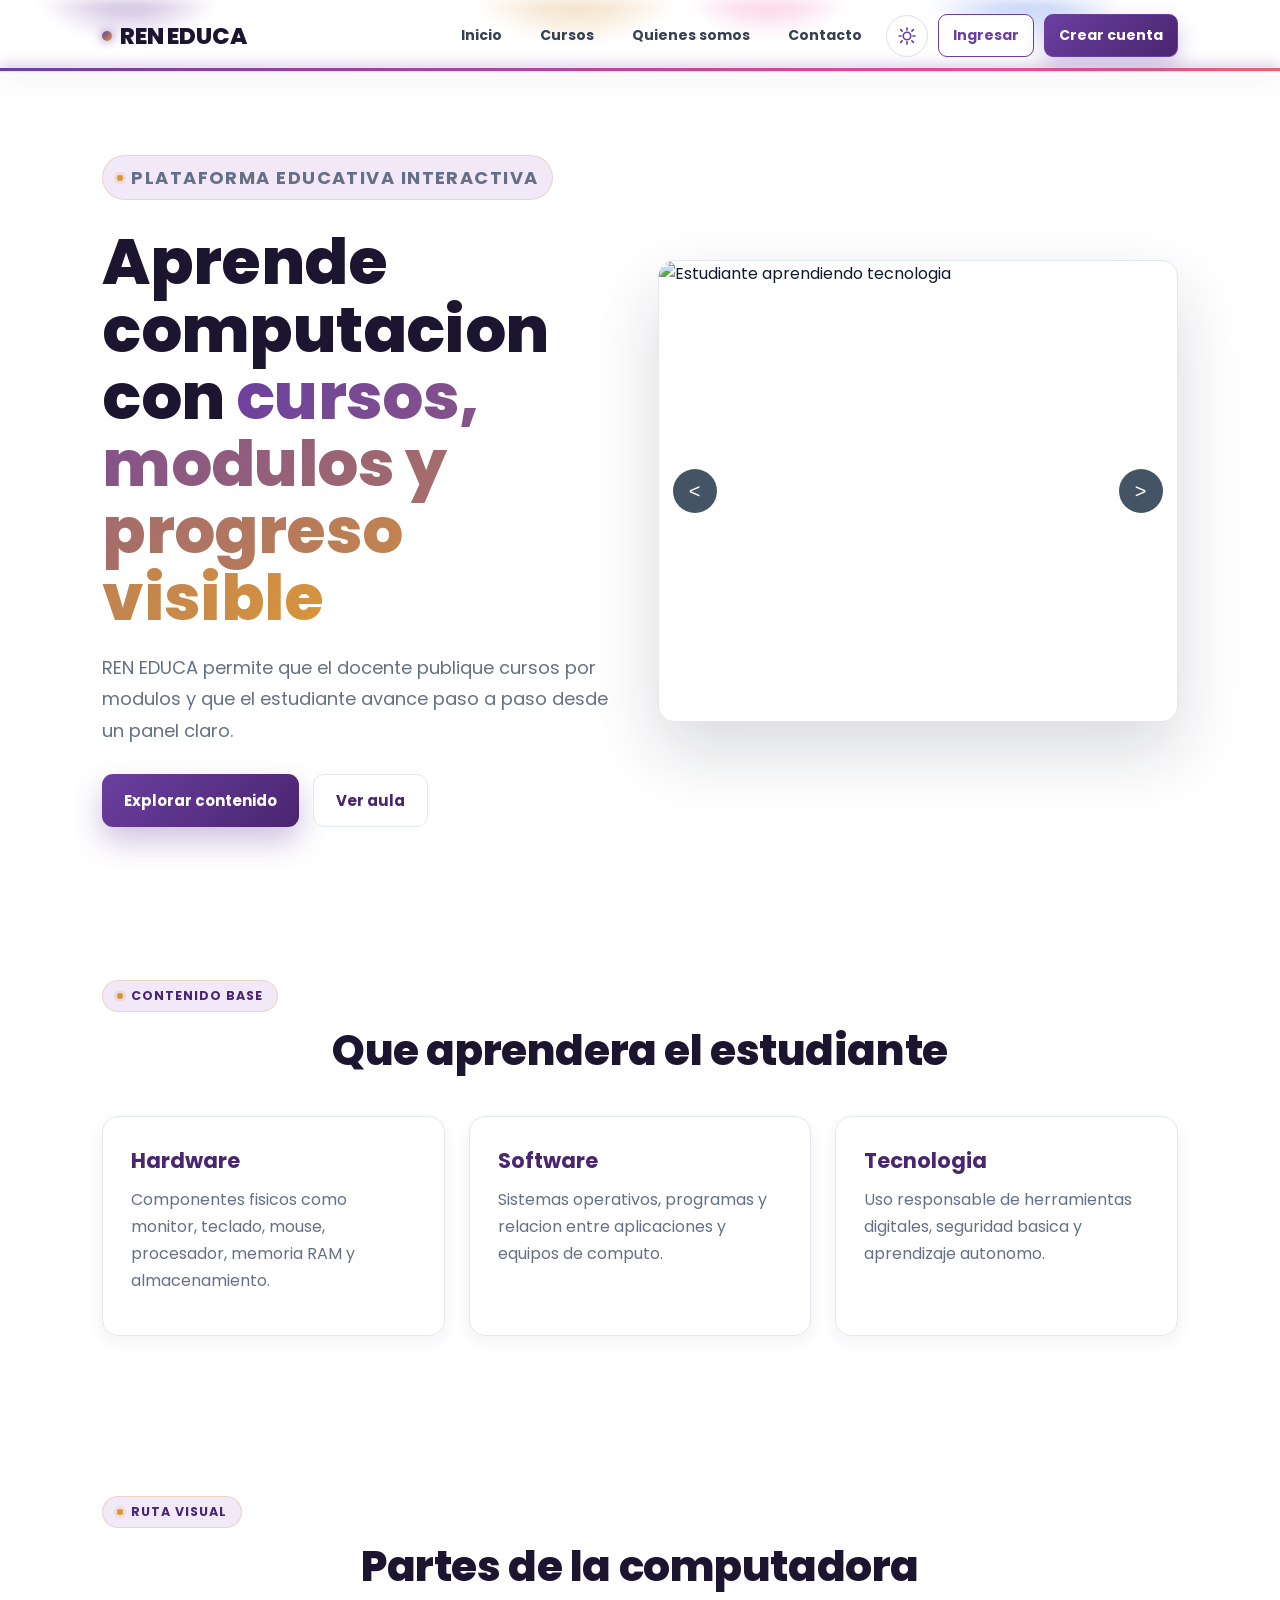
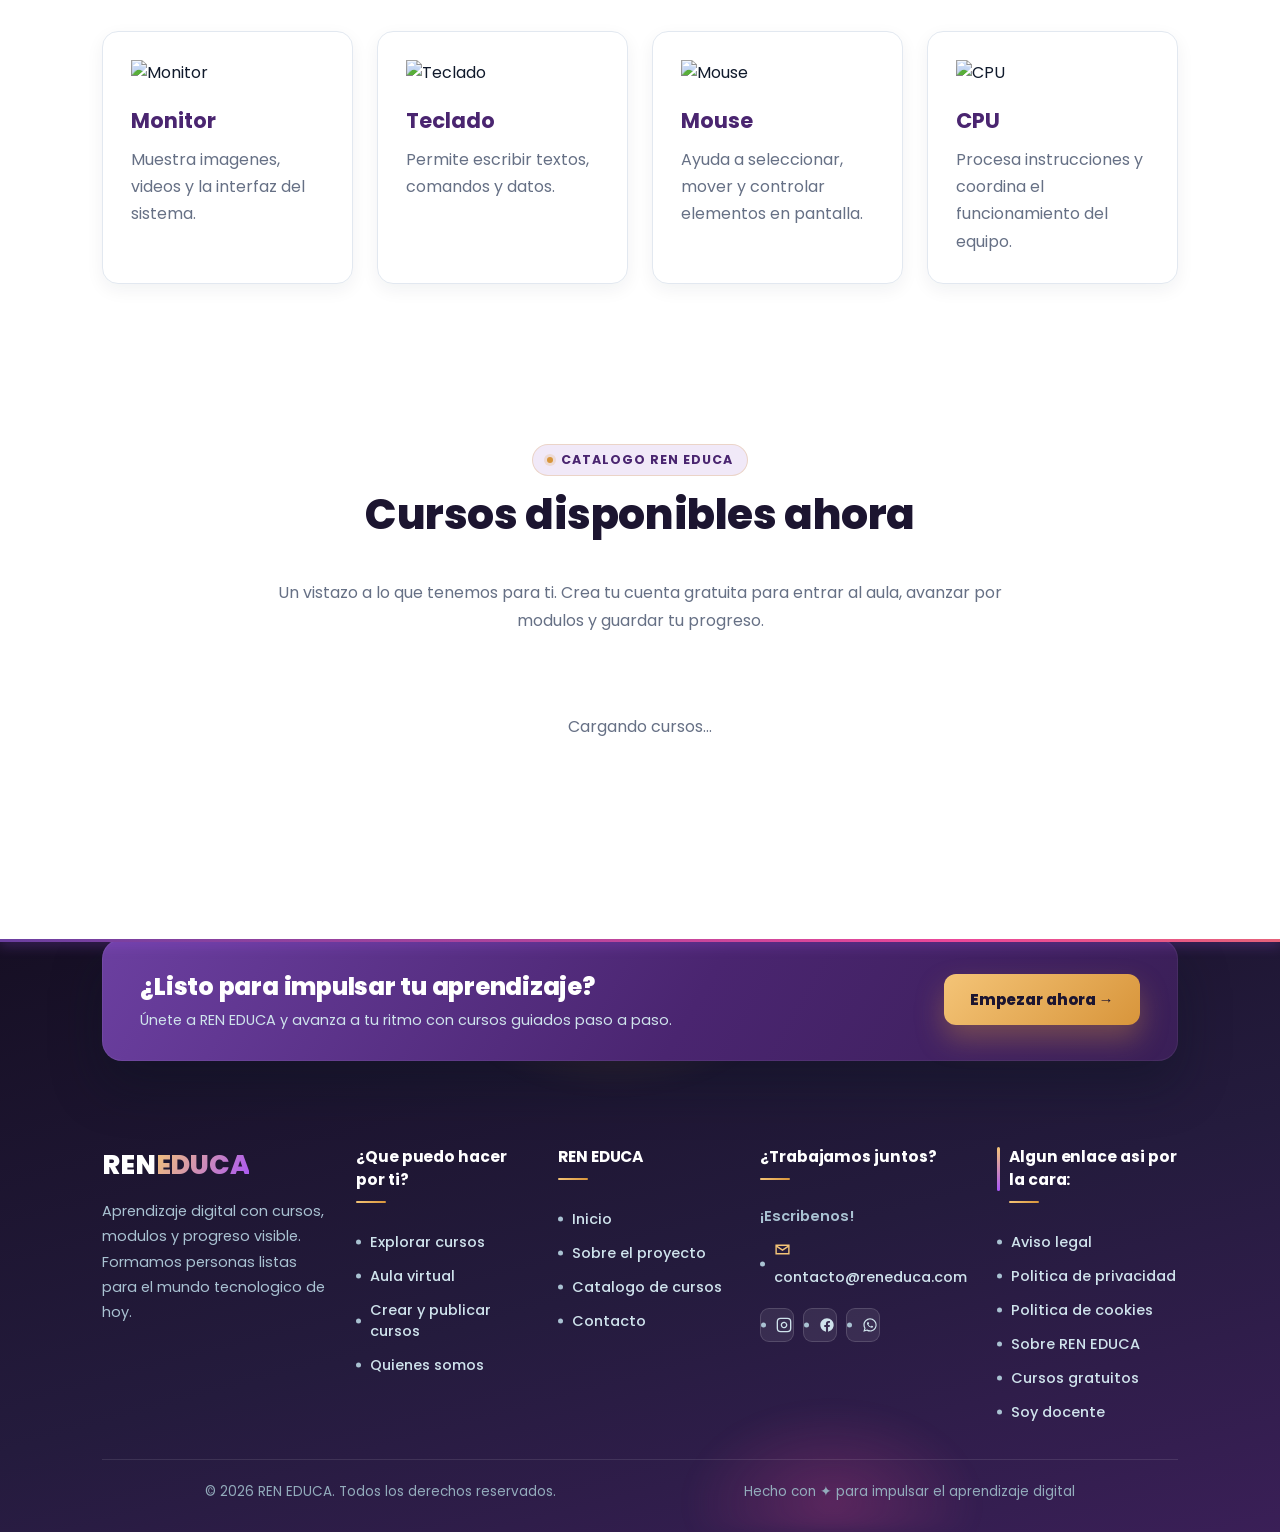
==== index.html @ ff65d4d0 "Add files via upload" ====
<!DOCTYPE html>
<html lang="es">
<head>
    <meta charset="UTF-8">
    <meta name="viewport" content="width=device-width, initial-scale=1.0">
    <title>REN EDUCA</title>
    <link rel="icon" type="image/svg+xml" href="img/favicon.svg">
    <link rel="preconnect" href="https://fonts.googleapis.com">
    <link rel="preconnect" href="https://fonts.gstatic.com" crossorigin>
    <link href="https://fonts.googleapis.com/css2?family=Poppins:wght@300;400;500;600;700&display=swap" rel="stylesheet">
    <link rel="stylesheet" href="css/style.css">
    <link rel="stylesheet" href="css/header.css">
    <link rel="stylesheet" href="css/footer.css">
    <link rel="stylesheet" href="css/modal-login.css">
    <link rel="stylesheet" href="css/theme.css">
</head>
<body>
    <div id="header-container">
<header class="header">
    <a class="logo" href="index.html">REN EDUCA</a>

    <nav class="nav">
        <a href="index.html">Inicio</a>
        <a href="paginas/cursos.html">Cursos</a>
        <a href="paginas/quienes-somos.html">Quienes somos</a>
        <a href="paginas/contacto.html">Contacto</a>
        <button id="btnTheme" class="btn-theme" type="button" aria-label="Cambiar tema">
            <svg class="icon-sol" viewBox="0 0 24 24" fill="none" stroke="currentColor" stroke-width="2" stroke-linecap="round" stroke-linejoin="round"><circle cx="12" cy="12" r="4.5"/><path d="M12 2.5v2.4M12 19.1v2.4M4.4 4.4l1.7 1.7M17.9 17.9l1.7 1.7M2.5 12h2.4M19.1 12h2.4M4.4 19.6l1.7-1.7M17.9 6.1l1.7-1.7"/></svg>
            <svg class="icon-luna" viewBox="0 0 24 24" fill="none" stroke="currentColor" stroke-width="2" stroke-linecap="round" stroke-linejoin="round" style="display:none"><path d="M20.5 14.7A8.5 8.5 0 1 1 9.3 3.5a8.5 8.5 0 0 0 11.2 11.2Z"/></svg>
        </button>

        <div id="navInvitado" class="nav-invitado">
            <button class="btn-login" id="btnLogin" type="button">Ingresar</button>
            <button class="btn-register" id="btnRegistro" type="button">Crear cuenta</button>
        </div>

        <div id="navUsuario" class="nav-usuario" style="display:none">
            <a id="linkPanelUsuario" class="btn-panel-link" href="#">
                <span id="navNombreUsuario">Usuario</span>
            </a>
            <button id="btnSalirHeader" class="btn-logout-header" type="button">Salir</button>
        </div>
    </nav>
</header>

<div class="modal" id="modalLogin">
    <div class="modal-contenido">
        <button type="button" class="cerrar-modal" id="cerrarLogin" aria-label="Cerrar">&times;</button>

        <div class="modal-marca">
            <span class="modal-marca-punto"></span>
            <span class="modal-marca-texto">REN EDUCA</span>
        </div>

        <h2>Iniciar sesion</h2>
        <p class="modal-subtitulo">Como en Google: escribe tu correo y te enviamos un enlace de acceso. Sin contrasenas.</p>

        <form id="loginForm">
            <div class="campo-flotante">
                <input type="email" id="loginCorreo" placeholder=" " autocomplete="email" required>
                <label for="loginCorreo">Correo electronico</label>
            </div>

            <p id="loginError" class="form-error" style="display:none"></p>
            <p id="loginExito" class="form-exito" style="display:none"></p>

            <button type="submit" class="btn-modal-principal">
                <span>Enviarme el enlace</span>
                <svg viewBox="0 0 24 24" fill="none" stroke="currentColor" stroke-width="2" stroke-linecap="round" stroke-linejoin="round"><path d="M5 12h14M13 6l6 6-6 6"/></svg>
            </button>
        </form>

        <p class="modal-switch">No tienes cuenta? <a href="#" id="irARegistro">Crear cuenta</a></p>
    </div>
</div>

<div class="modal" id="modalRegistro">
    <div class="modal-contenido">
        <button type="button" class="cerrar-modal" id="cerrarRegistro" aria-label="Cerrar">&times;</button>

        <div class="modal-marca">
            <span class="modal-marca-punto"></span>
            <span class="modal-marca-texto">REN EDUCA</span>
        </div>

        <h2>Crear cuenta</h2>
        <p class="modal-subtitulo">Sin contrasenas: confirma tu correo y listo.</p>

        <form id="registroForm">
            <div class="campo-flotante">
                <input type="text" id="registroNombre" placeholder=" " autocomplete="name" required>
                <label for="registroNombre">Nombre completo</label>
            </div>

            <div class="campo-flotante">
                <input type="email" id="registroCorreo" placeholder=" " autocomplete="email" required>
                <label for="registroCorreo">Correo electronico</label>
            </div>

            <div class="campo-flotante campo-select">
                <select id="registroRol" required>
                    <option value="" disabled selected hidden></option>
                    <option value="estudiante">Estudiante</option>
                    <option value="docente">Docente</option>
                </select>
                <label for="registroRol">Selecciona un rol</label>
                <svg class="select-flecha" viewBox="0 0 24 24" fill="none" stroke="currentColor" stroke-width="2" stroke-linecap="round" stroke-linejoin="round"><path d="m6 9 6 6 6-6"/></svg>
            </div>

            <p id="registroError" class="form-error" style="display:none"></p>
            <p id="registroExito" class="form-exito" style="display:none"></p>

            <button type="submit" class="btn-modal-principal">
                <span>Enviarme el enlace</span>
                <svg viewBox="0 0 24 24" fill="none" stroke="currentColor" stroke-width="2" stroke-linecap="round" stroke-linejoin="round"><path d="M5 12h14M13 6l6 6-6 6"/></svg>
            </button>
        </form>

        <p class="modal-switch">Ya tienes cuenta? <a href="#" id="irALogin">Iniciar sesion</a></p>
    </div>
</div>

</div>

    <main>
        <section class="hero">
            <div class="hero-texto">
                <p class="eyebrow">Plataforma educativa interactiva</p>
                <h1>Aprende computacion con <span class="resaltado">cursos, modulos y progreso visible</span></h1>
                <p>REN EDUCA permite que el docente publique cursos por modulos y que el estudiante avance paso a paso desde un panel claro.</p>
                <div class="hero-actions">
                    <a class="btn-hero" href="#aprenderas">Explorar contenido</a>
                    <a class="btn-outline" href="paginas/panel-estudiante.html">Ver aula</a>
                </div>
            </div>

            <div class="hero-carrusel">
                <button class="btn-prev" id="prev" type="button" aria-label="Imagen anterior">&lt;</button>
                <img id="slide" src="https://images.unsplash.com/photo-1516321318423-f06f85e504b3?q=80&w=1200" alt="Estudiante aprendiendo tecnologia">
                <button class="btn-next" id="next" type="button" aria-label="Imagen siguiente">&gt;</button>
            </div>
        </section>

        <section class="info" id="aprenderas">
            <p class="eyebrow center">Contenido base</p>
            <h2 class="titulo">Que aprendera el estudiante</h2>

            <div class="cards">
                <article class="card">
                    <h3>Hardware</h3>
                    <p>Componentes fisicos como monitor, teclado, mouse, procesador, memoria RAM y almacenamiento.</p>
                </article>

                <article class="card">
                    <h3>Software</h3>
                    <p>Sistemas operativos, programas y relacion entre aplicaciones y equipos de computo.</p>
                </article>

                <article class="card">
                    <h3>Tecnologia</h3>
                    <p>Uso responsable de herramientas digitales, seguridad basica y aprendizaje autonomo.</p>
                </article>
            </div>
        </section>

        <section class="componentes">
            <p class="eyebrow center">Ruta visual</p>
            <h2 class="titulo">Partes de la computadora</h2>

            <div class="cards componentes-grid">
                <article class="card">
                    <img src="https://cdn-icons-png.flaticon.com/512/1041/1041916.png" alt="Monitor">
                    <h3>Monitor</h3>
                    <p>Muestra imagenes, videos y la interfaz del sistema.</p>
                </article>

                <article class="card">
                    <img src="https://cdn-icons-png.flaticon.com/512/2881/2881142.png" alt="Teclado">
                    <h3>Teclado</h3>
                    <p>Permite escribir textos, comandos y datos.</p>
                </article>

                <article class="card">
                    <img src="https://cdn-icons-png.flaticon.com/512/545/545705.png" alt="Mouse">
                    <h3>Mouse</h3>
                    <p>Ayuda a seleccionar, mover y controlar elementos en pantalla.</p>
                </article>

                <article class="card">
                    <img src="https://cdn-icons-png.flaticon.com/512/3474/3474360.png" alt="CPU">
                    <h3>CPU</h3>
                    <p>Procesa instrucciones y coordina el funcionamiento del equipo.</p>
                </article>
            </div>
        </section>

        <section class="catalogo-publico" id="catalogo">
            <div class="catalogo-intro">
                <p class="eyebrow center">Catalogo REN EDUCA</p>
                <h2 class="titulo">Cursos disponibles ahora</h2>
                <p>Un vistazo a lo que tenemos para ti. Crea tu cuenta gratuita para entrar al aula, avanzar por modulos y guardar tu progreso.</p>
            </div>

            <div class="catalogo-grid" id="catalogoPublicoContainer"></div>
        </section>
    </main>


    <div id="footer-container">
<footer class="footer">
    <div class="footer-cta">
        <div class="footer-cta-inner">
            <div>
                <h2>¿Listo para impulsar tu aprendizaje?</h2>
                <p>Únete a REN EDUCA y avanza a tu ritmo con cursos guiados paso a paso.</p>
            </div>
            <a href="paginas/panel-estudiante.html" class="footer-cta-btn">Empezar ahora →</a>
        </div>
    </div>

    <div class="footer-top">
        <div class="footer-contenido">
            <div class="footer-brand">
                <p class="logo-footer">REN<span>EDUCA</span></p>
                <p class="footer-tagline">Aprendizaje digital con cursos, modulos y progreso visible. Formamos personas listas para el mundo tecnologico de hoy.</p>
            </div>

            <nav class="footer-col">
                <h3>¿Que puedo hacer por ti?</h3>
                <a href="paginas/cursos.html">Explorar cursos</a>
                <a href="paginas/panel-estudiante.html">Aula virtual</a>
                <a href="paginas/panel-docente.html">Crear y publicar cursos</a>
                <a href="paginas/quienes-somos.html">Quienes somos</a>
            </nav>

            <nav class="footer-col">
                <h3>REN EDUCA</h3>
                <a href="index.html">Inicio</a>
                <a href="paginas/quienes-somos.html">Sobre el proyecto</a>
                <a href="paginas/cursos.html">Catalogo de cursos</a>
                <a href="paginas/contacto.html">Contacto</a>
            </nav>

            <div class="footer-col footer-trabajemos">
                <h3>¿Trabajamos juntos?</h3>
                <p class="footer-escribeme">¡Escribenos!</p>
                <a href="mailto:contacto@reneduca.com" class="footer-contacto-item footer-email">
                    <svg viewBox="0 0 24 24" fill="none" stroke="currentColor" stroke-width="2"><path d="M3 6h18v12H3V6Z"/><path d="m3 7 9 6 9-6"/></svg>
                    contacto@reneduca.com
                </a>

                <div class="footer-social">
                    <a href="https://instagram.com" target="_blank" rel="noopener" aria-label="Instagram">
                        <svg viewBox="0 0 24 24" fill="none" stroke="currentColor" stroke-width="2"><rect x="2" y="2" width="20" height="20" rx="5"/><path d="M16 11.37A4 4 0 1 1 12.63 8 4 4 0 0 1 16 11.37Z"/><path d="M17.5 6.5h.01"/></svg>
                    </a>
                    <a href="https://facebook.com" target="_blank" rel="noopener" aria-label="Facebook">
                        <svg viewBox="0 0 24 24" fill="currentColor"><path d="M22 12.06C22 6.5 17.52 2 12 2S2 6.5 2 12.06c0 5 3.66 9.15 8.44 9.94v-7.03H7.9v-2.91h2.54V9.84c0-2.5 1.49-3.89 3.78-3.89 1.1 0 2.24.2 2.24.2v2.46h-1.26c-1.24 0-1.63.77-1.63 1.56v1.88h2.78l-.44 2.91h-2.34V22c4.78-.79 8.44-4.94 8.44-9.94Z"/></svg>
                    </a>
                    <a href="https://wa.me/51999999999" target="_blank" rel="noopener" aria-label="WhatsApp">
                        <svg viewBox="0 0 24 24" fill="currentColor"><path d="M12.04 2C6.58 2 2.13 6.45 2.13 11.91c0 1.87.51 3.62 1.4 5.13L2 22l5.13-1.5a9.85 9.85 0 0 0 4.91 1.31h.01c5.46 0 9.91-4.45 9.91-9.91C21.96 6.45 17.51 2 12.04 2Zm0 18.06h-.01a8.13 8.13 0 0 1-4.15-1.14l-.3-.18-3.04.89.9-2.96-.2-.31a8.12 8.12 0 0 1-1.25-4.35c0-4.5 3.66-8.15 8.16-8.15 2.18 0 4.22.85 5.76 2.39a8.1 8.1 0 0 1 2.39 5.77c0 4.5-3.67 8.15-8.16 8.15Zm4.47-6.1c-.24-.12-1.44-.71-1.66-.79-.22-.08-.39-.12-.55.12-.16.24-.63.79-.78.95-.14.16-.29.18-.53.06-.24-.12-1.02-.38-1.94-1.2-.72-.64-1.2-1.43-1.34-1.67-.14-.24-.01-.37.11-.49.12-.12.27-.31.4-.47.13-.16.18-.27.27-.45.09-.18.05-.34-.02-.47-.08-.12-.49-1.18-.67-1.62-.18-.43-.36-.37-.5-.37-.13 0-.28-.01-.43-.01-.15 0-.39.06-.6.3-.21.24-.8.78-.8 1.9 0 1.12.82 2.2.93 2.35.12.16 1.61 2.46 3.9 3.35 2.29.89 2.29.59 2.7.55.41-.04 1.32-.54 1.5-1.06.18-.52.18-.96.13-1.06-.05-.1-.2-.16-.43-.27Z"/></svg>
                    </a>
                </div>
            </div>

            <div class="footer-col footer-legal-col">
                <h3><span class="footer-bar"></span>Algun enlace asi por la cara:</h3>
                <a href="paginas/contacto.html">Aviso legal</a>
                <a href="paginas/contacto.html">Politica de privacidad</a>
                <a href="paginas/contacto.html">Politica de cookies</a>
                <a href="paginas/quienes-somos.html">Sobre REN EDUCA</a>
                <a href="paginas/cursos.html">Cursos gratuitos</a>
                <a href="paginas/panel-docente.html">Soy docente</a>
            </div>
        </div>
    </div>

    <div class="footer-bottom">
        <p class="copy">© 2026 REN EDUCA. Todos los derechos reservados.</p>
        <p class="footer-credito">Hecho con ✦ para impulsar el aprendizaje digital</p>
    </div>
</footer>

</div>

    <script src="https://cdn.jsdelivr.net/npm/@supabase/supabase-js@2/dist/umd/supabase.min.js"></script>
    <script src="js/supabase-client.js"></script>
    <script src="js/auth.js"></script>
    <script src="js/tema.js"></script>
    <script src="js/modal-login.js"></script>
    <script src="js/modal-registro.js"></script>
    <script src="js/registro.js"></script>
    <script src="js/login.js"></script>
    <script src="js/carrusel.js"></script>
    <script src="js/main.js"></script>
    <script src="js/catalogo-index.js"></script>
</body>
</html>
---- css/style.css ----
:root{
    --bg:#f5f7fb;
    --surface:#ffffff;
    --ink:#101a2c;
    --muted:#667085;
    --line:#e2e8f0;
    --primary:#6b3fa0;
    --primary-dark:#4a2570;
    --primary-light:#f1e9f8;
    --accent:#d8953b;
    --deep:#1c1530;
    --shadow-sm:0 6px 18px rgba(16,26,44,.06);
    --shadow-md:0 18px 45px rgba(16,26,44,.10);
    --shadow-lg:0 30px 70px rgba(16,26,44,.16);
    --radius:16px;
}

*{
    margin:0;
    padding:0;
    box-sizing:border-box;
}

html{
    scroll-behavior:smooth;
}

body{
    font-family:Poppins,Arial,sans-serif;
    background:
        radial-gradient(1000px 560px at 100% -8%, rgba(107, 63, 160,.08), transparent 60%),
        radial-gradient(800px 460px at -8% 105%, rgba(216,149,59,.09), transparent 60%),
        var(--bg);
    color:var(--ink);
}

@keyframes fadeUp{
    from{opacity:0; transform:translateY(18px)}
    to{opacity:1; transform:translateY(0)}
}

@keyframes floatSoft{
    0%,100%{transform:translateY(0)}
    50%{transform:translateY(-8px)}
}

.hero{
    min-height:calc(100vh - 72px);
    display:grid;
    grid-template-columns:minmax(320px,1fr) minmax(320px,520px);
    align-items:center;
    gap:48px;
    padding:60px 8% 50px;
}

.hero-texto{
    max-width:720px;
    animation:fadeUp .7s ease both;
}

.eyebrow{
    display:inline-flex;
    align-items:center;
    gap:8px;
    margin-bottom:14px;
    padding:6px 14px;
    border-radius:999px;
    background:var(--primary-light);
    color:var(--primary-dark);
    font-size:12.5px;
    font-weight:700;
    text-transform:uppercase;
    letter-spacing:.08em;
    border:1px solid rgba(216,149,59,.25);
}

.eyebrow::before{
    content:"";
    width:6px;
    height:6px;
    border-radius:50%;
    background:var(--accent);
    box-shadow:0 0 0 3px rgba(216,149,59,.18);
}

.center{
    text-align:center;
}

.hero-texto h1{
    margin-bottom:20px;
    font-size:clamp(36px,6vw,64px);
    line-height:1.05;
    font-weight:800;
    letter-spacing:-.01em;
    color:var(--deep);
}

.hero-texto h1 .resaltado{
    background:linear-gradient(120deg,var(--primary),var(--accent));
    -webkit-background-clip:text;
    background-clip:text;
    color:transparent;
}

.hero-texto p{
    max-width:620px;
    margin-bottom:28px;
    color:var(--muted);
    font-size:18px;
    line-height:1.75;
}

.hero-actions{
    display:flex;
    gap:14px;
    flex-wrap:wrap;
}

.btn-hero,
.btn-outline{
    min-height:50px;
    display:inline-flex;
    align-items:center;
    justify-content:center;
    border-radius:11px;
    padding:14px 22px;
    text-decoration:none;
    font-weight:700;
    font-size:15px;
    transition:transform .2s ease, box-shadow .2s ease, background .2s ease;
}

.btn-hero{
    background:linear-gradient(135deg,var(--primary),var(--primary-dark));
    color:white;
    box-shadow:0 14px 30px rgba(107, 63, 160,.32);
}

.btn-hero:hover{
    transform:translateY(-2px);
    box-shadow:0 18px 38px rgba(107, 63, 160,.4);
}

.btn-outline{
    border:1.5px solid var(--line);
    color:var(--primary-dark);
    background:white;
}

.btn-outline:hover{
    border-color:var(--primary);
    background:var(--primary-light);
    transform:translateY(-2px);
}

.hero-carrusel{
    position:relative;
    overflow:hidden;
    border-radius:var(--radius);
    border:1px solid var(--line);
    background:white;
    box-shadow:var(--shadow-lg);
    animation:fadeUp .8s ease .1s both;
}

.hero-carrusel img{
    width:100%;
    height:460px;
    display:block;
    object-fit:cover;
    transition:transform .6s ease;
}

.hero-carrusel:hover img{
    transform:scale(1.035);
}

.btn-prev,
.btn-next{
    position:absolute;
    top:50%;
    transform:translateY(-50%);
    width:44px;
    height:44px;
    border:0;
    border-radius:999px;
    background:rgba(16,36,58,.78);
    backdrop-filter:blur(4px);
    color:white;
    font-size:20px;
    cursor:pointer;
    transition:background .2s ease, transform .2s ease;
}

.btn-prev:hover,
.btn-next:hover{
    background:var(--primary-dark);
    transform:translateY(-50%) scale(1.08);
}

.btn-prev{left:14px}
.btn-next{right:14px}

.info,
.componentes{
    padding:80px 8%;
    position:relative;
}

.titulo{
    max-width:780px;
    margin:0 auto 40px;
    text-align:center;
    color:var(--deep);
    font-size:clamp(28px,4vw,42px);
    line-height:1.18;
    font-weight:800;
    letter-spacing:-.01em;
}

.cards{
    display:grid;
    grid-template-columns:repeat(3,1fr);
    gap:24px;
}

.componentes-grid{
    grid-template-columns:repeat(auto-fit,minmax(220px,1fr));
}

.card{
    position:relative;
    min-height:220px;
    padding:28px;
    border:1px solid var(--line);
    border-radius:var(--radius);
    background:var(--surface);
    box-shadow:var(--shadow-sm);
    overflow:hidden;
    transition:transform .25s ease, box-shadow .25s ease, border-color .25s ease;
}

.card::before{
    content:"";
    position:absolute;
    top:0;
    left:0;
    right:0;
    height:3px;
    background:linear-gradient(90deg,var(--primary),var(--accent));
    transform:scaleX(0);
    transform-origin:left;
    transition:transform .35s ease;
}

.card:hover::before{
    transform:scaleX(1);
}

.card:hover{
    transform:translateY(-6px);
    box-shadow:var(--shadow-md);
    border-color:rgba(107, 63, 160,.25);
}

.card img{
    width:64px;
    height:64px;
    object-fit:contain;
    margin-bottom:20px;
    transition:transform .3s ease;
}

.card:hover img{
    transform:scale(1.08) rotate(-2deg);
}

.card h3{
    margin-bottom:10px;
    color:var(--primary-dark);
    font-size:21px;
    font-weight:700;
}

.card p{
    color:var(--muted);
    line-height:1.7;
}

/* =========================
   CATALOGO PUBLICO (antes de registrarse)
========================= */

.catalogo-publico{
    padding:80px 8%;
    position:relative;
}

.catalogo-intro{
    max-width:760px;
    margin:0 auto 40px;
    text-align:center;
}

.catalogo-intro p:last-child{
    color:var(--muted);
    font-size:16px;
    line-height:1.7;
}

.catalogo-grid{
    display:grid;
    grid-template-columns:repeat(auto-fit,minmax(240px,1fr));
    gap:22px;
}

.curso-mini-card{
    position:relative;
    display:flex;
    flex-direction:column;
    padding:18px;
    border:1px solid var(--line);
    border-radius:var(--radius);
    background:var(--surface);
    box-shadow:var(--shadow-sm);
    overflow:hidden;
    transition:transform .25s ease, box-shadow .25s ease, border-color .25s ease;
}

.curso-mini-card:hover{
    transform:translateY(-6px);
    box-shadow:var(--shadow-md);
    border-color:rgba(107, 63, 160,.25);
}

.curso-mini-card img{
    width:100%;
    height:140px;
    object-fit:cover;
    border-radius:10px;
    margin-bottom:16px;
}

.curso-mini-card .curso-mini-meta{
    display:flex;
    gap:8px;
    flex-wrap:wrap;
    margin-bottom:8px;
}

.curso-mini-card .curso-mini-tag{
    padding:4px 10px;
    border-radius:999px;
    background:var(--primary-light);
    color:var(--primary-dark);
    font-size:11.5px;
    font-weight:700;
    text-transform:uppercase;
    letter-spacing:.04em;
}

.curso-mini-card h3{
    margin-bottom:14px;
    color:var(--primary-dark);
    font-size:19px;
    font-weight:700;
}

.curso-mini-card button{
    margin-top:auto;
    width:100%;
    border:0;
    border-radius:10px;
    padding:11px 14px;
    color:white;
    background:var(--primary);
    font-weight:700;
    font-size:14.5px;
    cursor:pointer;
    transition:transform .15s ease, background .2s ease;
}

.curso-mini-card button:hover{
    background:var(--primary-dark);
    transform:translateY(-1px);
}

.catalogo-vacio,
.catalogo-cargando{
    grid-column:1/-1;
    text-align:center;
    padding:40px 20px;
    color:var(--muted);
}

body.light-mode{
    background:#ffffff;
    color:var(--ink);
}

body.light-mode .header,
body.light-mode .card{
    background:white;
}

@media (max-width:900px){
    .hero,
    .cards{
        grid-template-columns:1fr;
    }

    .hero{
        min-height:auto;
    }

    .hero-carrusel img{
        height:340px;
    }
}

@media (max-width:560px){
    .hero,
    .info,
    .componentes{
        padding-left:20px;
        padding-right:20px;
    }

    .hero-carrusel img{
        height:280px;
    }
}
---- css/header.css ----
.header{
    width:100%;
    min-height:72px;
    padding:14px 8%;
    display:flex;
    justify-content:space-between;
    align-items:center;
    position:sticky;
    top:0;
    z-index:1000;
    background:rgba(255,255,255,.85);
    border-bottom:1px solid rgba(217,226,234,.9);
    backdrop-filter:blur(16px);
    box-shadow:0 1px 0 rgba(16,26,44,.02), 0 12px 30px rgba(16,26,44,.04);
    overflow:hidden;
    isolation:isolate;
}

/* =========================
   LUCES DE NEON / DISCOTECA
========================= */

.header::before{
    content:"";
    position:absolute;
    inset:0;
    z-index:-1;
    background:
        radial-gradient(140px 90px at var(--lx1,10%) -30%, rgba(107,63,160,.55), transparent 70%),
        radial-gradient(160px 100px at var(--lx2,45%) -35%, rgba(216,149,59,.50), transparent 70%),
        radial-gradient(150px 95px at var(--lx3,80%) -30%, rgba(37,99,235,.45), transparent 70%),
        radial-gradient(130px 90px at var(--lx4,60%) -35%, rgba(236,72,153,.45), transparent 70%);
    filter:blur(6px);
    animation:disco-mover 9s ease-in-out infinite;
    mix-blend-mode:normal;
}

.header::after{
    content:"";
    position:absolute;
    left:0;
    right:0;
    bottom:0;
    height:3px;
    z-index:1;
    background:linear-gradient(
        90deg,
        #6b3fa0, #ec4899, #d8953b, #2563eb, #6b3fa0
    );
    background-size:300% 100%;
    animation:disco-barra 6s linear infinite;
    box-shadow:0 0 14px 1px rgba(107,63,160,.55);
}

@keyframes disco-mover{
    0%,100%{
        --lx1:6%; --lx2:38%; --lx3:74%; --lx4:92%;
    }
    25%{
        --lx1:22%; --lx2:55%; --lx3:30%; --lx4:70%;
    }
    50%{
        --lx1:55%; --lx2:18%; --lx3:88%; --lx4:40%;
    }
    75%{
        --lx1:80%; --lx2:65%; --lx3:15%; --lx4:50%;
    }
}

@keyframes disco-barra{
    0%{background-position:0% 0%}
    100%{background-position:300% 0%}
}

.logo,
.nav{
    position:relative;
    z-index:2;
}

@media (prefers-reduced-motion: reduce){
    .header::before,
    .header::after{
        animation:none;
    }
}

.logo{
    display:inline-flex;
    align-items:center;
    gap:8px;
    color:#1c1530;
    text-decoration:none;
    font-size:23px;
    font-weight:800;
    letter-spacing:-.01em;
    transition:opacity .2s ease;
}

.logo::before{
    content:"";
    width:10px;
    height:10px;
    border-radius:50%;
    background:linear-gradient(135deg,#6b3fa0,#d8953b);
    animation:punto-neon 6s linear infinite;
    box-shadow:0 0 8px 1px rgba(107,63,160,.5);
}

@keyframes punto-neon{
    0%,100%{background:linear-gradient(135deg,#6b3fa0,#d8953b); box-shadow:0 0 8px 1px rgba(107,63,160,.5)}
    33%{background:linear-gradient(135deg,#ec4899,#6b3fa0); box-shadow:0 0 8px 1px rgba(236,72,153,.5)}
    66%{background:linear-gradient(135deg,#2563eb,#ec4899); box-shadow:0 0 8px 1px rgba(37,99,235,.5)}
}

.logo:hover{opacity:.82}

.nav{
    display:flex;
    align-items:center;
    gap:10px;
    flex-wrap:wrap;
}

.nav a,
.btn-theme,
.btn-login,
.btn-register{
    min-height:42px;
    display:inline-flex;
    align-items:center;
    justify-content:center;
    border-radius:9px;
    padding:10px 14px;
    font:inherit;
    font-size:14px;
    font-weight:700;
    text-decoration:none;
    cursor:pointer;
    transition:transform .18s ease, box-shadow .18s ease, background .18s ease, color .18s ease, border-color .18s ease;
}

.nav a{
    color:#344054;
}

.nav a:hover{
    color:#6b3fa0;
    background:#eef4f8;
}

.btn-theme{
    width:42px;
    padding:0;
    border:1px solid #d9e2ea;
    border-radius:50%;
    background:white;
    color:#6b3fa0;
}

.btn-theme svg{
    width:20px;
    height:20px;
}

.btn-theme:hover{
    transform:rotate(25deg) scale(1.08);
    box-shadow:0 6px 16px rgba(107,63,160,.22);
}

.btn-login{
    border:1.5px solid #6b3fa0;
    background:white;
    color:#6b3fa0;
}

.btn-login:hover{
    background:#eef4f8;
    transform:translateY(-1px);
}

.btn-register{
    border:1px solid #6b3fa0;
    background:linear-gradient(135deg,#6b3fa0,#4a2570);
    color:white;
    box-shadow:0 10px 22px rgba(107, 63, 160,.28);
}

.btn-register:hover{
    transform:translateY(-1px);
    box-shadow:0 14px 28px rgba(107, 63, 160,.36);
}

.nav-invitado,
.nav-usuario{
    display:flex;
    align-items:center;
    gap:10px;
}

.btn-panel-link{
    min-height:42px;
    display:inline-flex;
    align-items:center;
    justify-content:center;
    border-radius:9px;
    padding:10px 14px;
    font-size:14px;
    font-weight:700;
    text-decoration:none;
    color:#6b3fa0;
    background:#eef4f8;
    border:1px solid #d9e2ea;
    transition:transform .18s ease, box-shadow .18s ease;
}

.btn-panel-link:hover{
    transform:translateY(-1px);
    box-shadow:0 8px 18px rgba(107, 63, 160,.18);
}

.btn-logout-header{
    min-height:42px;
    display:inline-flex;
    align-items:center;
    justify-content:center;
    border-radius:9px;
    padding:10px 14px;
    font:inherit;
    font-size:14px;
    font-weight:700;
    cursor:pointer;
    border:1px solid #d64545;
    background:white;
    color:#d64545;
    transition:transform .18s ease, background .18s ease, color .18s ease;
}

.btn-logout-header:hover{
    background:#d64545;
    color:white;
    transform:translateY(-1px);
}

@media (max-width:820px){
    .header{
        align-items:flex-start;
        gap:14px;
        flex-direction:column;
    }

    .nav{
        width:100%;
    }

    .nav-invitado,
    .nav-usuario{
        flex-wrap:wrap;
    }
}
---- css/footer.css ----
/* =======================================================
   REN EDUCA · Footer premium con redes sociales
======================================================= */

.footer{
    margin-top:80px;
    padding-top:34px;
    color:#cfe3ec;
    background:linear-gradient(165deg,#160f24,#241b3d 55%,#3a1f57);
    position:relative;
    overflow:hidden;
    isolation:isolate;
}

/* =========================
   LUCES DE NEON / DISCOTECA
   (mismo lenguaje visual que el header)
========================= */

.footer::before{
    content:"";
    position:absolute;
    inset:0;
    z-index:-1;
    background:
        radial-gradient(220px 140px at var(--fx1,12%) -15%, rgba(168,85,247,.30), transparent 70%),
        radial-gradient(240px 150px at var(--fx2,48%) 8%, rgba(216,149,59,.26), transparent 70%),
        radial-gradient(230px 145px at var(--fx3,82%) -10%, rgba(37,99,235,.24), transparent 70%),
        radial-gradient(210px 140px at var(--fx4,65%) 95%, rgba(236,72,153,.22), transparent 70%);
    filter:blur(8px);
    animation:footer-disco-mover 11s ease-in-out infinite;
}

.footer::after{
    content:"";
    position:absolute;
    left:0;
    right:0;
    top:0;
    height:3px;
    z-index:1;
    background:linear-gradient(
        90deg,
        #6b3fa0, #ec4899, #d8953b, #2563eb, #6b3fa0
    );
    background-size:300% 100%;
    animation:footer-disco-barra 6s linear infinite;
    box-shadow:0 0 14px 1px rgba(168,85,247,.55);
}

@keyframes footer-disco-mover{
    0%,100%{
        --fx1:8%; --fx2:40%; --fx3:78%; --fx4:60%;
    }
    25%{
        --fx1:30%; --fx2:60%; --fx3:25%; --fx4:85%;
    }
    50%{
        --fx1:60%; --fx2:15%; --fx3:90%; --fx4:35%;
    }
    75%{
        --fx1:85%; --fx2:70%; --fx3:10%; --fx4:55%;
    }
}

@keyframes footer-disco-barra{
    0%{background-position:0% 0%}
    100%{background-position:300% 0%}
}

@media (prefers-reduced-motion: reduce){
    .footer::before,
    .footer::after{
        animation:none;
    }
}

.footer-cta{
    position:relative;
    padding:0 8%;
}

.footer-cta-inner{
    width:min(1180px,100%);
    margin:0 auto;
    transform:translateY(-34px);
    display:flex;
    align-items:center;
    justify-content:space-between;
    gap:24px;
    flex-wrap:wrap;
    padding:30px 38px;
    border-radius:20px;
    background:linear-gradient(120deg,#6b3fa0,#4a2570 55%,#3a1f57);
    box-shadow:0 24px 50px rgba(8,20,32,.35), 0 0 0 1px rgba(255,255,255,.06) inset;
}

.footer-cta-inner h2{
    margin:0 0 6px;
    font-size:24px;
    font-weight:800;
    color:#ffffff;
    letter-spacing:-.01em;
}

.footer-cta-inner p{
    margin:0;
    color:#cfe3ec;
    font-size:14.5px;
}

.footer-cta-btn{
    display:inline-flex;
    align-items:center;
    justify-content:center;
    flex-shrink:0;
    min-height:50px;
    padding:14px 26px;
    border-radius:12px;
    background:linear-gradient(135deg,#f4c477,#d8953b);
    color:#1c1530;
    text-decoration:none;
    font-weight:800;
    font-size:15px;
    white-space:nowrap;
    box-shadow:0 14px 28px rgba(216,149,59,.35);
    transition:transform .2s ease, box-shadow .2s ease;
}

.footer-cta-btn:hover{
    transform:translateY(-2px);
    box-shadow:0 18px 36px rgba(216,149,59,.45);
}

.footer-top{
    position:relative;
    padding:50px 8% 36px;
}

.footer-contenido{
    width:min(1280px,100%);
    margin:0 auto;
    display:grid;
    grid-template-columns:1.3fr 1fr 1fr 1.15fr 1.05fr;
    gap:30px;
}

.footer-brand{
    max-width:320px;
}

.logo-footer{
    margin:0 0 14px;
    font-size:27px;
    font-weight:800;
    letter-spacing:-.01em;
    color:#ffffff;
}

.logo-footer span{
    background:linear-gradient(120deg,#f4c477,#a855f7);
    -webkit-background-clip:text;
    background-clip:text;
    color:transparent;
}

.footer-tagline{
    margin:0;
    line-height:1.75;
    color:#a9c2d2;
    font-size:14.5px;
}

.footer-col{
    display:flex;
    flex-direction:column;
    gap:13px;
}

.footer-col h3{
    position:relative;
    margin:0 0 16px;
    padding-bottom:12px;
    font-size:15.5px;
    font-weight:700;
    color:#ffffff;
    letter-spacing:-.005em;
}

.footer-col h3::after{
    content:"";
    position:absolute;
    left:0;
    bottom:0;
    width:30px;
    height:2px;
    background:linear-gradient(90deg,#f4c477,#d8953b);
    border-radius:2px;
}

.footer-legal-col h3{
    padding-left:12px;
}

.footer-bar{
    position:absolute;
    left:0;
    top:2px;
    bottom:12px;
    width:3px;
    border-radius:2px;
    background:linear-gradient(180deg,#f4c477,#a855f7);
}

.footer-legal-col h3::after{
    left:12px;
}

.footer-col a{
    position:relative;
    padding-left:14px;
    color:#cfe3ec;
    text-decoration:none;
    font-weight:500;
    font-size:14.5px;
    transition:color .2s ease, transform .2s ease, padding-left .2s ease;
    width:fit-content;
}

.footer-col a::before{
    content:"";
    position:absolute;
    left:0;
    top:50%;
    width:5px;
    height:5px;
    border-radius:50%;
    background:#a9c2d2;
    transform:translateY(-50%);
    transition:background .2s ease;
}

.footer-col a:hover{
    color:#f4c477;
    padding-left:18px;
}

.footer-col a:hover::before{
    background:#f4c477;
}

.footer-trabajemos{
    gap:14px;
}

.footer-escribeme{
    margin:-4px 0 0;
    color:#a9c2d2;
    font-size:14.5px;
    font-weight:600;
}

.footer-contacto-item{
    display:inline-flex;
    align-items:center;
    gap:9px;
    color:#ffffff;
    font-size:14.5px;
    text-decoration:none;
    transition:color .2s ease;
}

.footer-email{
    font-weight:700;
    font-size:15.5px;
    flex-wrap:wrap;
}

.footer-contacto-item:hover{
    color:#f4c477;
}

.footer-contacto-item svg{
    width:17px;
    height:17px;
    flex-shrink:0;
    color:#f4c477;
}

.footer-social{
    display:flex;
    align-items:center;
    flex-wrap:wrap;
    gap:9px;
    margin-top:6px;
}

.footer-social a{
    display:inline-flex;
    align-items:center;
    justify-content:center;
    width:34px;
    height:34px;
    border-radius:9px;
    color:#cfe3ec;
    background:rgba(255,255,255,.08);
    border:1px solid rgba(255,255,255,.14);
    transition:transform .22s ease, background .22s ease, color .22s ease, box-shadow .22s ease;
}

.footer-social svg{
    width:16px;
    height:16px;
}

.footer-social a:hover{
    transform:translateY(-3px) scale(1.06);
    background:linear-gradient(135deg,#d8953b,#a855f7);
    color:#ffffff;
    border-color:transparent;
    box-shadow:0 10px 20px rgba(168,85,247,.35);
}

.footer-bottom{
    position:relative;
    padding:22px 8% 30px;
    border-top:1px solid rgba(255,255,255,.1);
    display:flex;
    flex-wrap:wrap;
    justify-content:space-between;
    gap:10px;
    width:min(1280px,calc(100% - 16%));
    margin:0 auto;
}

.copy{
    margin:0;
    font-size:13.5px;
    color:#93acbc;
}

.footer-credito{
    margin:0;
    font-size:13.5px;
    color:#93acbc;
}

@media (max-width:1080px){
    .footer-contenido{
        grid-template-columns:1fr 1fr 1fr;
    }

    .footer-brand{
        grid-column:1/-1;
        max-width:none;
    }
}

@media (max-width:680px){
    .footer-contenido{
        grid-template-columns:1fr 1fr;
    }
}

@media (max-width:480px){
    .footer-contenido{
        grid-template-columns:1fr;
    }

    .footer-bottom{
        flex-direction:column;
        text-align:center;
    }
}
---- css/modal-login.css ----
/* =======================================================
   REN EDUCA · Modal de inicio de sesion / registro
   Estilo profesional tipo Google: tarjeta limpia,
   labels flotantes, jerarquia tipografica clara.
======================================================= */

.modal{
    position:fixed;
    top:0;
    left:0;

    width:100%;
    height:100%;

    display:flex;
    justify-content:center;
    align-items:center;
    padding:24px;

    background:rgba(15,15,20,.55);
    backdrop-filter:blur(6px);

    opacity:0;
    visibility:hidden;

    transition:opacity .25s ease, visibility .25s ease;

    z-index:9999;
}

.modal.active{
    opacity:1;
    visibility:visible;
}

/* =========================
   CAJA
========================= */

.modal-contenido{
    position:relative;
    width:100%;
    max-width:420px;
    max-height:calc(100vh - 48px);
    overflow-y:auto;
    padding:40px 36px 32px;
    border-radius:16px;
    background:#ffffff;
    border:1px solid #e2e8f0;
    box-shadow:0 1px 2px rgba(16,26,44,.06), 0 24px 60px rgba(16,26,44,.20);
    animation:modal-aparece .28s cubic-bezier(.2,.7,.3,1);
}

@keyframes modal-aparece{
    from{
        transform:translateY(14px) scale(.98);
        opacity:0;
    }
    to{
        transform:translateY(0) scale(1);
        opacity:1;
    }
}

/* =========================
   CERRAR
========================= */

.cerrar-modal{
    position:absolute;
    top:14px;
    right:14px;
    width:34px;
    height:34px;
    display:flex;
    align-items:center;
    justify-content:center;
    border:none;
    border-radius:50%;
    background:transparent;
    font-size:24px;
    line-height:1;
    cursor:pointer;
    transition:background .2s ease, color .2s ease, transform .2s ease;
    color:#667085;
}

.cerrar-modal:hover{
    color:#1c1530;
    background:#f1f3f6;
    transform:rotate(90deg);
}

/* =========================
   MARCA / LOGO
========================= */

.modal-marca{
    display:flex;
    align-items:center;
    justify-content:center;
    gap:7px;
    margin-bottom:22px;
}

.modal-marca-punto{
    width:9px;
    height:9px;
    border-radius:50%;
    background:linear-gradient(135deg,#6b3fa0,#d8953b);
}

.modal-marca-texto{
    font-size:14px;
    font-weight:800;
    letter-spacing:.04em;
    color:#1c1530;
}

/* =========================
   TITULO
========================= */

.modal-contenido h2{
    margin:0 0 6px;
    text-align:center;
    color:#101a2c;
    font-size:24px;
    font-weight:700;
    letter-spacing:-.01em;
}

.modal-subtitulo{
    margin:0 0 28px;
    text-align:center;
    color:#667085;
    font-size:14.5px;
}

/* =========================
   CAMPOS CON LABEL FLOTANTE
========================= */

.campo-flotante{
    position:relative;
    margin-bottom:18px;
}

.campo-flotante input,
.campo-flotante select{
    width:100%;
    height:52px;
    padding:18px 16px 4px;
    border:1.5px solid #d9e2ea;
    outline:none;
    border-radius:10px;
    background:#ffffff;
    color:#101a2c;
    font-size:15.5px;
    font-family:inherit;
    transition:border-color .2s ease, box-shadow .2s ease;
}

.campo-flotante label{
    position:absolute;
    left:16px;
    top:16px;
    color:#667085;
    font-size:15.5px;
    pointer-events:none;
    transform-origin:left top;
    transition:transform .15s ease, color .15s ease, top .15s ease;
}

.campo-flotante input:focus,
.campo-flotante select:focus{
    border-color:#6b3fa0;
    box-shadow:0 0 0 3px rgba(107,63,160,.14);
}

.campo-flotante input:focus + label,
.campo-flotante input:not(:placeholder-shown) + label{
    top:7px;
    transform:scale(.78);
    color:#6b3fa0;
}

/* select siempre se comporta como si tuviera contenido */
.campo-select select:focus + label,
.campo-select select:valid + label{
    top:7px;
    transform:scale(.78);
    color:#6b3fa0;
}

.campo-flotante input::placeholder{
    color:transparent;
}

/* =========================
   SELECT PERSONALIZADO
========================= */

.campo-select{
    position:relative;
}

.campo-select select{
    appearance:none;
    -webkit-appearance:none;
    cursor:pointer;
    padding-right:40px;
}

.campo-select select:invalid{
    color:#101a2c;
}

.select-flecha{
    position:absolute;
    right:16px;
    top:50%;
    width:18px;
    height:18px;
    transform:translateY(-50%);
    color:#8a99a8;
    pointer-events:none;
}

/* =========================
   CAMPO DE CONTRASENA CON OJITO
========================= */

.campo-password input{
    padding-right:46px;
}

.modal-contenido .toggle-password{
    position:absolute;
    top:0;
    right:4px;
    height:52px;
    width:38px;
    display:flex;
    align-items:center;
    justify-content:center;
    border:0;
    background:transparent;
    color:#8a99a8;
    cursor:pointer;
    padding:0;
    margin:0;
    transform:none;
    box-shadow:none;
    transition:color .2s ease;
}

.modal-contenido .toggle-password:hover{
    color:#6b3fa0;
    background:transparent;
    transform:none;
    box-shadow:none;
}

.toggle-password svg{
    width:20px;
    height:20px;
}

/* =========================
   BOTON PRINCIPAL
========================= */

.btn-modal-principal{
    width:100%;
    height:50px;
    display:flex;
    align-items:center;
    justify-content:center;
    gap:8px;
    margin-top:6px;
    border:none;
    border-radius:10px;
    background:#6b3fa0;
    color:white;
    font-size:15.5px;
    font-weight:700;
    cursor:pointer;
    transition:background .2s ease, transform .15s ease, box-shadow .2s ease;
    box-shadow:0 10px 22px rgba(107,63,160,.28);
}

.btn-modal-principal svg{
    width:18px;
    height:18px;
    transition:transform .2s ease;
}

.btn-modal-principal:hover{
    background:#4a2570;
    box-shadow:0 12px 26px rgba(107,63,160,.36);
}

.btn-modal-principal:hover svg{
    transform:translateX(3px);
}

.btn-modal-principal:active{
    transform:scale(.98);
}

/* =========================
   ERRORES Y SWITCH
========================= */

.form-error{
    margin:-4px 0 14px;
    padding:10px 12px;
    border-radius:8px;
    background:rgba(214,69,69,.1);
    border:1px solid rgba(214,69,69,.35);
    color:#b73535;
    font-size:13px;
    font-weight:600;
}

.form-exito{
    margin:-4px 0 14px;
    padding:10px 12px;
    border-radius:8px;
    background:rgba(50,150,110,.1);
    border:1px solid rgba(50,150,110,.35);
    color:#1f7a52;
    font-size:13px;
    font-weight:600;
}

.modal-switch{
    margin-top:22px;
    text-align:center;
    color:#667085;
    font-size:14px;
}

.modal-switch a{
    color:#6b3fa0;
    font-weight:700;
    text-decoration:none;
}

.modal-switch a:hover{
    text-decoration:underline;
}

/* =========================
   MODO OSCURO
========================= */

body.dark-mode .modal-contenido{
    background:#17212d;
    border-color:#324557;
    color:#eef6fb;
    box-shadow:0 24px 70px rgba(0,0,0,.5);
}

body.dark-mode .modal-marca-texto{
    color:#eef6fb;
}

body.dark-mode .modal-contenido h2{
    color:#eef6fb;
}

body.dark-mode .modal-subtitulo{
    color:#a8b6c6;
}

body.dark-mode .campo-flotante input,
body.dark-mode .campo-flotante select{
    background:#111b26;
    border-color:#324557;
    color:#eef6fb;
}

body.dark-mode .campo-select select:invalid{
    color:#eef6fb;
}

body.dark-mode .campo-flotante label{
    color:#a8b6c6;
}

body.dark-mode .campo-flotante input:focus,
body.dark-mode .campo-flotante select:focus{
    border-color:#b794e8;
    box-shadow:0 0 0 3px rgba(183,148,232,.18);
}

body.dark-mode .campo-flotante input:focus + label,
body.dark-mode .campo-flotante input:not(:placeholder-shown) + label,
body.dark-mode .campo-select select:focus + label,
body.dark-mode .campo-select select:valid + label{
    color:#b794e8;
}

body.dark-mode .campo-flotante select option{
    background:#111b26;
    color:#eef6fb;
}

body.dark-mode .select-flecha{
    color:#a8b6c6;
}

body.dark-mode .btn-modal-principal{
    background:linear-gradient(135deg,#7c4cb0,#5a2f8a);
    box-shadow:0 10px 24px rgba(0,0,0,.4);
}

body.dark-mode .btn-modal-principal:hover{
    background:linear-gradient(135deg,#8a5bc0,#6b3fa0);
}

body.dark-mode .form-error{
    background:rgba(214,69,69,.16);
    border-color:rgba(214,69,69,.4);
    color:#ff8a8a;
}

body.dark-mode .form-exito{
    background:rgba(50,150,110,.16);
    border-color:rgba(50,150,110,.4);
    color:#5fd6a8;
}

body.dark-mode .modal-switch{
    color:#a8b6c6;
}

body.dark-mode .modal-switch a{
    color:#b794e8;
}

body.dark-mode .cerrar-modal{
    color:#a8b6c6;
}

body.dark-mode .cerrar-modal:hover{
    color:#eef6fb;
    background:rgba(255,255,255,.08);
}

/* =========================
   RESPONSIVE
========================= */

@media (max-width:480px){
    .modal-contenido{
        padding:32px 22px 26px;
        border-radius:14px;
    }

    .modal-contenido h2{
        font-size:21px;
    }
}
---- css/theme.css ----
:root{
    color-scheme:light;
}

/* =========================
   BOTON DE TEMA FLOTANTE
   -------------------------
   Se inyecta por JS (tema.js) en paginas que no tienen
   header publico (paneles de docente, estudiante, admin,
   modulos, quiz, etc.) para que el cambio de tema este
   disponible en todo el sitio.
========================= */

.btn-theme-flotante{
    position:fixed;
    bottom:22px;
    right:22px;
    z-index:2000;
    width:48px;
    height:48px;
    padding:0;
    display:flex;
    align-items:center;
    justify-content:center;
    border:1px solid #d9e2ea;
    border-radius:50%;
    background:white;
    color:#6b3fa0;
    cursor:pointer;
    box-shadow:0 10px 24px rgba(16,26,44,.18);
    transition:transform .25s ease, box-shadow .25s ease, background .25s ease, color .25s ease;
}

.btn-theme-flotante svg{
    width:22px;
    height:22px;
}

.btn-theme-flotante:hover{
    transform:rotate(25deg) scale(1.08);
    box-shadow:0 14px 30px rgba(107,63,160,.3);
}

body.dark-mode .btn-theme-flotante{
    background:var(--surface);
    border-color:var(--line);
    color:var(--primary);
    box-shadow:0 10px 24px rgba(0,0,0,.45);
}

@media (max-width:620px){
    .btn-theme-flotante{
        bottom:16px;
        right:16px;
        width:44px;
        height:44px;
    }
}

body.dark-mode{
    --bg:#0f1720;
    --surface:#17212d;
    --surface-soft:#203040;
    --ink:#eef6fb;
    --muted:#a8b6c6;
    --line:#324557;
    --primary:#b794e8;
    --primary-dark:#d4b8f5;
    --primary-light:#3a2550;
    --accent:#f0b35d;
    --deep:#f6fbff;
    --success:#3ecf8e;
    --danger:#ff8a8a;
    --shadow:0 18px 45px rgba(0,0,0,.32);
    --shadow-sm:0 8px 22px rgba(0,0,0,.28);
    --shadow-md:0 18px 45px rgba(0,0,0,.34);
    --shadow-lg:0 30px 70px rgba(0,0,0,.42);
    color-scheme:dark;
    background:
        radial-gradient(1000px 560px at 100% -8%, rgba(183, 148, 232,.08), transparent 60%),
        radial-gradient(800px 460px at -8% 105%, rgba(240,179,93,.07), transparent 60%),
        var(--bg);
    color:var(--ink);
}

body.dark-mode .header{
    background:rgba(15,23,32,.94);
    border-bottom-color:var(--line);
}

body.dark-mode .header::before{
    filter:blur(4px);
    opacity:1.15;
}

body.dark-mode .header::after{
    box-shadow:0 0 20px 2px rgba(183,148,232,.65);
}

body.dark-mode .logo,
body.dark-mode .nav a{
    color:var(--ink);
}

body.dark-mode .nav a:hover,
body.dark-mode .btn-theme{
    color:var(--ink);
    background:var(--surface-soft);
    border-color:var(--line);
}

body.dark-mode .btn-login{
    color:var(--primary);
    background:transparent;
    border-color:var(--primary);
}

body.dark-mode .btn-register{
    color:#071111;
    background:var(--primary);
    border-color:var(--primary);
}

body.dark-mode .btn-panel-link{
    color:var(--primary);
    background:var(--surface-soft);
    border-color:var(--line);
}

body.dark-mode .btn-panel-link:hover{
    box-shadow:0 8px 18px rgba(0,0,0,.3);
}

body.dark-mode .btn-logout-header{
    background:var(--surface);
    border-color:var(--danger);
    color:var(--danger);
}

body.dark-mode .btn-logout-header:hover{
    background:var(--danger);
    color:#1c1030;
}

body.dark-mode .hero,
body.dark-mode .info,
body.dark-mode .componentes,
body.dark-mode .about-info,
body.dark-mode .equipo,
body.dark-mode .contacto-section,
body.dark-mode .cursos-container,
body.dark-mode .workspace,
body.dark-mode .student-shell,
body.dark-mode .course-shell,
body.dark-mode .module-shell,
body.dark-mode .content-shell,
body.dark-mode .lesson-shell,
body.dark-mode .quiz-shell{
    background:transparent;
}

body.dark-mode .card,
body.dark-mode .about-card,
body.dark-mode .equipo-card,
body.dark-mode .contacto-info,
body.dark-mode .contacto-form,
body.dark-mode .curso-card,
body.dark-mode .curso-mini-card,
body.dark-mode .summary-grid article,
body.dark-mode .curso,
body.dark-mode .course-hero,
body.dark-mode .progress-panel,
body.dark-mode .modulo,
body.dark-mode .panel-form,
body.dark-mode .courses-panel,
body.dark-mode .page-header,
body.dark-mode .module-form,
body.dark-mode .module-list-panel,
body.dark-mode .content-form,
body.dark-mode .lesson-card,
body.dark-mode .resource-card,
body.dark-mode .quiz-form,
body.dark-mode .quiz-list-panel,
body.dark-mode .pregunta-card,
body.dark-mode .pregunta-jugable,
body.dark-mode .quiz-resultado,
body.dark-mode .quiz-resumen,
body.dark-mode .opciones-wrapper,
body.dark-mode .vf-wrapper,
body.dark-mode .respuesta-opcion,
body.dark-mode .opciones-lista li,
body.dark-mode .empty-state{
    background:var(--surface);
    border-color:var(--line);
    color:var(--ink);
}

body.dark-mode .page-header{
    background:linear-gradient(135deg,#4a2570,#6b3fa0);
}

body.dark-mode .resource-card.muted{
    background:var(--surface) !important;
}

body.dark-mode .page-header h1,
body.dark-mode .page-header p,
body.dark-mode .page-header .eyebrow{
    color:white;
}

body.dark-mode .page-header p{
    opacity:.92;
}

body.dark-mode h1,
body.dark-mode h2,
body.dark-mode h3,
body.dark-mode .titulo,
body.dark-mode .section-title h2,
body.dark-mode .course-body h3,
body.dark-mode .contacto-info h2,
body.dark-mode .contacto-form h2{
    color:var(--ink);
}

body.dark-mode .info-box{
    background:var(--surface-soft);
}

body.dark-mode .info-box strong{
    color:var(--primary-dark);
}

body.dark-mode .lesson-state,
body.dark-mode .course-meta span,
body.dark-mode .about-card span{
    background:var(--surface-soft);
    color:var(--primary);
}

body.dark-mode .btn-secondary,
body.dark-mode .btn-secondary-inline,
body.dark-mode .btn-volver-curso{
    background:var(--surface-soft) !important;
    color:var(--ink) !important;
}

body.dark-mode .btn-secondary:hover,
body.dark-mode .btn-secondary-inline:hover,
body.dark-mode .btn-volver-curso:hover{
    background:var(--line) !important;
}

body.dark-mode p,
body.dark-mode .lead,
body.dark-mode .description,
body.dark-mode .section-title p,
body.dark-mode .course-body p,
body.dark-mode .about-card p,
body.dark-mode .equipo-card p,
body.dark-mode .curso-card p,
body.dark-mode .lesson-text,
body.dark-mode .empty-state,
body.dark-mode .quiz-resumen p,
body.dark-mode .footer p{
    color:var(--muted);
}

body.dark-mode .pregunta-card h3,
body.dark-mode .pregunta-jugable h3{
    color:var(--ink);
}

body.dark-mode .check-visibilidad{
    background:#111b26;
    border-color:var(--line);
}

body.dark-mode .check-visibilidad span{
    color:var(--ink);
}

body.dark-mode input,
body.dark-mode textarea,
body.dark-mode select{
    background:#111b26;
    border-color:var(--line);
    color:var(--ink);
}

body.dark-mode input::placeholder,
body.dark-mode textarea::placeholder{
    color:#7f90a3;
}

body.dark-mode .modal-contenido .toggle-password{
    color:#7f90a3;
}

body.dark-mode .modal-contenido .toggle-password:hover{
    color:var(--primary);
}

body.dark-mode .track,
body.dark-mode .barra-progreso{
    background:#263545;
}

body.dark-mode .footer{
    background:linear-gradient(165deg,#120a1e,#1c1030 55%,#2a1438);
}

body.dark-mode .sidebar{
    background:#160f24;
}

body.dark-mode .student-hero,
body.dark-mode .about-hero,
body.dark-mode .contacto-hero,
body.dark-mode .cursos-hero{
    background:
        linear-gradient(rgba(8,14,22,.84),rgba(8,14,22,.84)),
        var(--hero-image, none) center/cover no-repeat;
}

/* =======================================================
   MENU DESPLEGABLE DE USUARIO
   -------------------------------------------------------
   Dropdown que se abre al hacer click en el avatar/nombre
   del usuario en cualquier panel interno (admin, docente,
   estudiante). Reemplaza el antiguo boton suelto de
   "Cerrar sesion" por un menu de cuenta completo.
======================================================= */

.usuario-dropdown{
    position:relative;
}

.usuario{
    display:flex;
    align-items:center;
    gap:12px;
    border:1px solid #e2e8f0;
    background:white;
    cursor:pointer;
    font-family:inherit;
    transition:background .2s ease, box-shadow .2s ease, border-color .2s ease;
}

.usuario:hover{
    background:#fbf9fe;
    box-shadow:0 8px 20px rgba(16,26,44,.08);
}

.usuario-caret{
    width:15px;
    height:15px;
    margin-left:2px;
    color:#94a0b3;
    transition:transform .2s ease;
}

.usuario-dropdown.usuario-menu-abierto .usuario-caret{
    transform:rotate(180deg);
}

.usuario-dropdown.usuario-menu-abierto .usuario{
    border-color:#6b3fa0;
    box-shadow:0 0 0 3px rgba(107,63,160,.12);
}

/* ---------- Panel del menu ---------- */

.usuario-menu{
    position:absolute;
    top:calc(100% + 10px);
    right:0;
    width:270px;
    z-index:500;
    overflow:hidden;
    border-radius:16px;
    background:white;
    border:1px solid #e2e8f0;
    box-shadow:0 24px 56px rgba(16,26,44,.18);
    opacity:0;
    visibility:hidden;
    transform:translateY(-8px) scale(.98);
    transform-origin:top right;
    transition:opacity .18s ease, transform .18s ease, visibility .18s ease;
}

.usuario-dropdown.usuario-menu-abierto .usuario-menu{
    opacity:1;
    visibility:visible;
    transform:translateY(0) scale(1);
}

.usuario-menu-header{
    padding:16px 18px;
    border-bottom:1px solid #eef0f5;
}

.usuario-menu-header strong{
    display:block;
    margin-bottom:2px;
    font-size:14.5px;
    color:#101a2c;
}

.usuario-menu-header p{
    margin:0;
    font-size:12.5px;
    color:#667085;
    word-break:break-all;
}

.usuario-menu-acciones{
    padding:8px;
    display:grid;
    gap:2px;
}

.usuario-menu-footer{
    padding:8px;
    border-top:1px solid #eef0f5;
}

.usuario-menu-item{
    display:flex;
    align-items:center;
    gap:11px;
    width:100%;
    padding:10px 11px;
    border:none;
    border-radius:10px;
    background:transparent;
    color:#1c1530;
    font-size:13.5px;
    font-weight:600;
    font-family:inherit;
    text-align:left;
    text-decoration:none;
    cursor:pointer;
    transition:background .15s ease;
}

.usuario-menu-item svg{
    width:17px;
    height:17px;
    min-width:17px;
    color:#6b3fa0;
}

.usuario-menu-item:hover{
    background:#f1ecf9;
}

.usuario-menu-danger{
    color:#d64545;
}

.usuario-menu-danger svg{
    color:#d64545;
}

.usuario-menu-danger:hover{
    background:rgba(214,69,69,.08);
}

/* ---------- Variante para fondos oscuros con tarjeta clara
   (ej. la franja morada de bienvenida en panel-estudiante) ---------- */

.usuario.usuario-claro{
    background:rgba(255,255,255,.14);
    border-color:rgba(255,255,255,.22);
    color:white;
}

.usuario.usuario-claro:hover{
    background:rgba(255,255,255,.22);
}

.usuario.usuario-claro strong{
    color:white;
}

.usuario.usuario-claro p{
    color:#dce8f2;
}

.usuario.usuario-claro .usuario-caret{
    color:#dce8f2;
}

.usuario-dropdown-claro.usuario-menu-abierto .usuario.usuario-claro{
    border-color:rgba(255,255,255,.55);
    box-shadow:0 0 0 3px rgba(255,255,255,.18);
}

/* ---------- Modo oscuro de la plataforma ---------- */

body.dark-mode .usuario{
    background:var(--surface);
    border-color:var(--line);
    color:var(--ink);
}

body.dark-mode .usuario:hover{
    background:var(--surface-soft);
}

body.dark-mode .usuario-dropdown.usuario-menu-abierto .usuario{
    border-color:#b794e8;
    box-shadow:0 0 0 3px rgba(183,148,232,.16);
}

body.dark-mode .usuario-menu{
    background:var(--surface);
    border-color:var(--line);
    box-shadow:0 24px 60px rgba(0,0,0,.5);
}

body.dark-mode .usuario-menu-header{
    border-bottom-color:var(--line);
}

body.dark-mode .usuario-menu-header strong{
    color:var(--ink);
}

body.dark-mode .usuario-menu-header p{
    color:var(--muted);
}

body.dark-mode .usuario-menu-footer{
    border-top-color:var(--line);
}

body.dark-mode .usuario-menu-item{
    color:var(--ink);
}

body.dark-mode .usuario-menu-item:hover{
    background:var(--surface-soft);
}

body.dark-mode .usuario-menu-danger:hover{
    background:rgba(214,69,69,.16);
}

/* ---------- Responsive ---------- */

@media (max-width:480px){
    .usuario-menu{
        position:fixed;
        top:auto;
        bottom:16px;
        left:16px;
        right:16px;
        width:auto;
        transform-origin:bottom center;
        transform:translateY(10px) scale(.98);
    }

    .usuario-dropdown.usuario-menu-abierto .usuario-menu{
        transform:translateY(0) scale(1);
    }
}
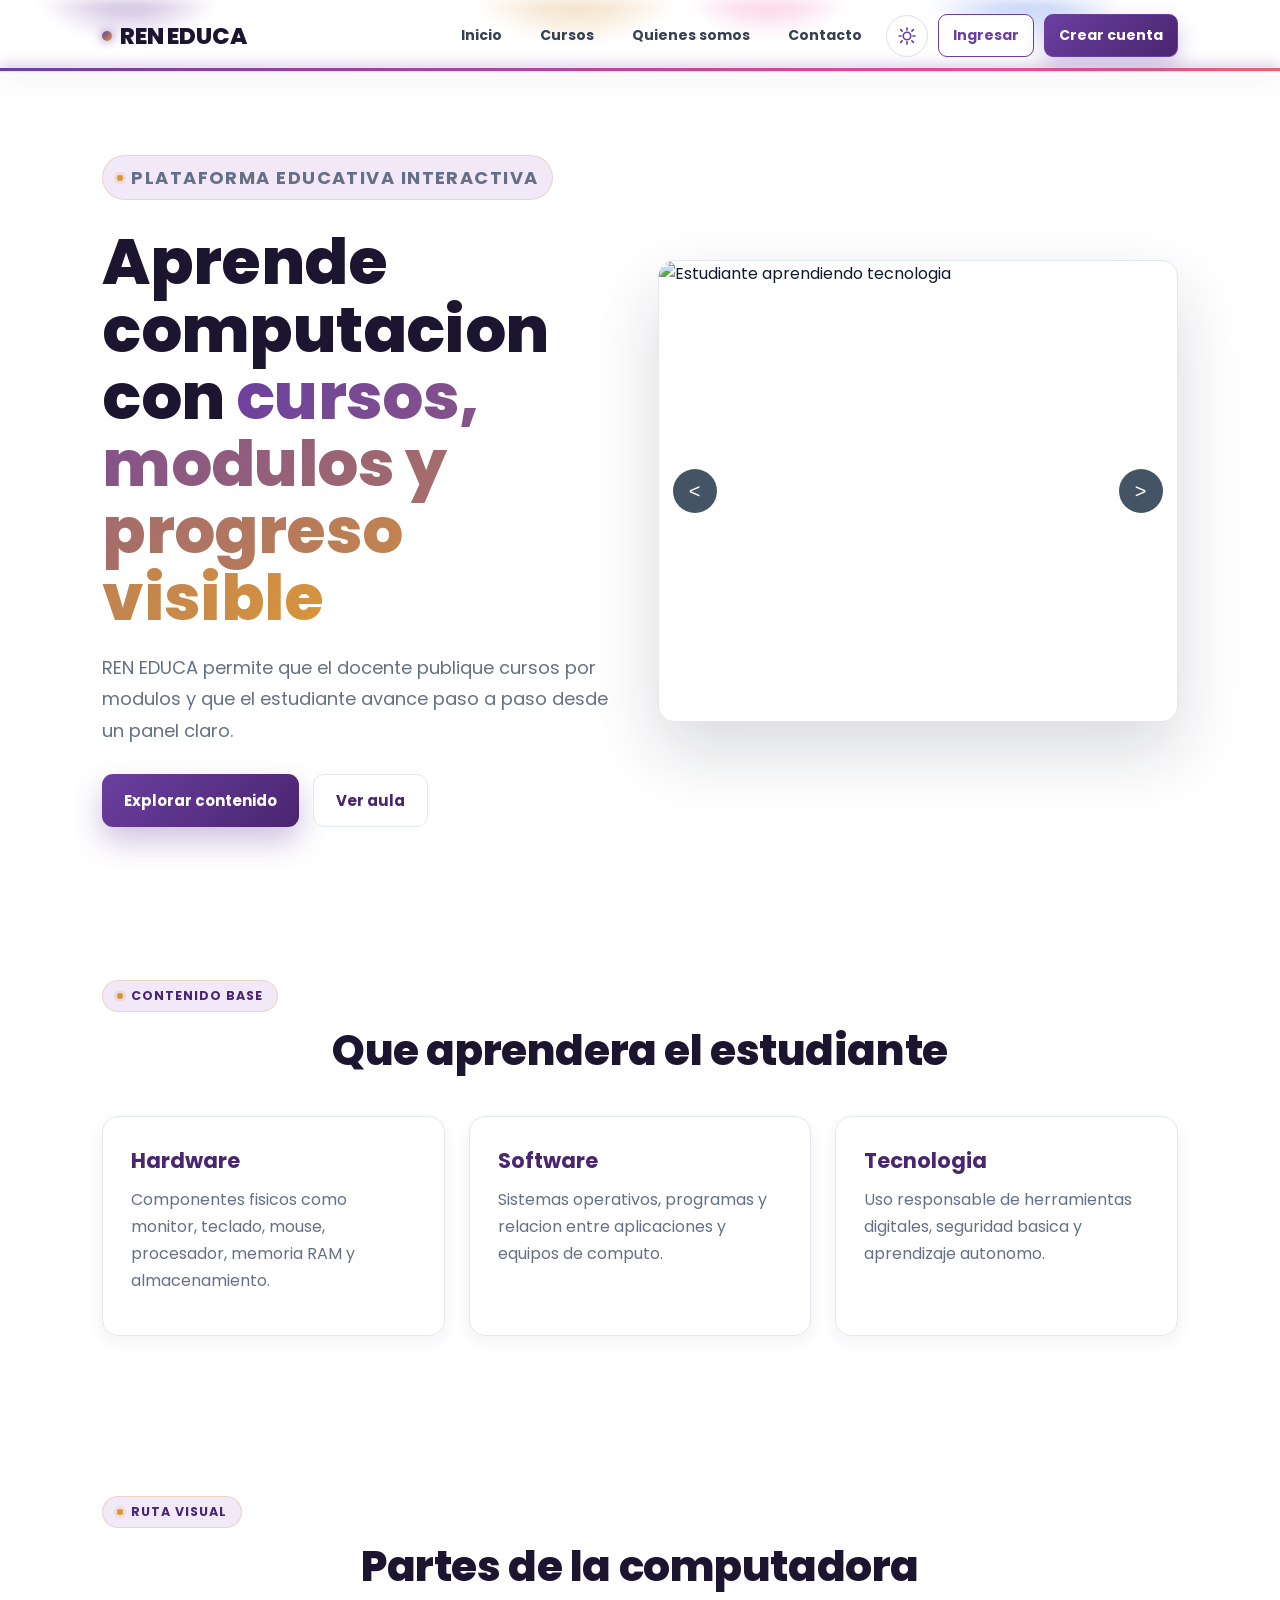
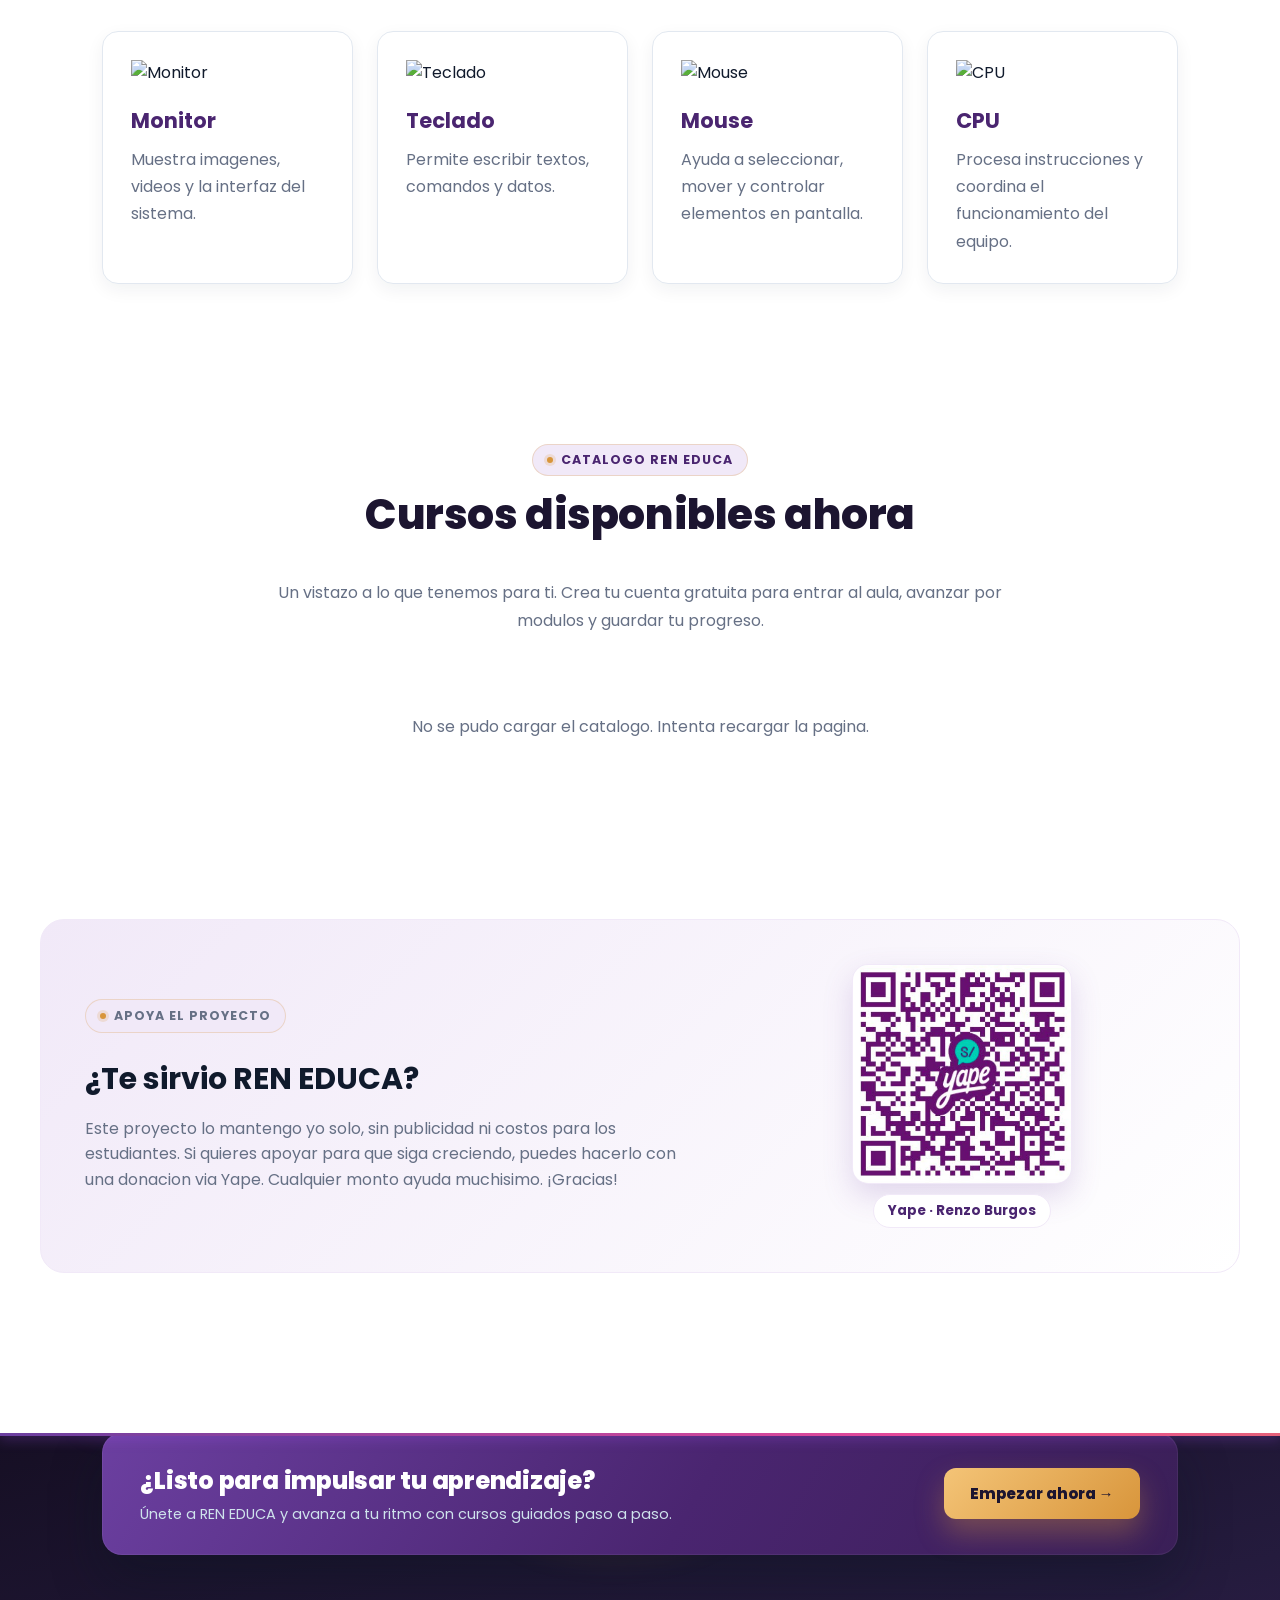
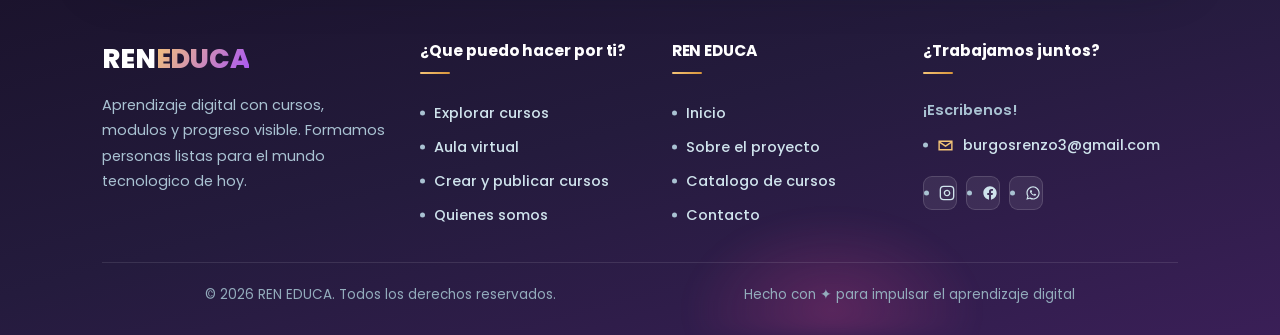
==== commit 8794aeca: "Add files via upload" ====
--- a/index.html
+++ b/index.html
@@ -53,7 +53,19 @@
         </div>
 
         <h2>Iniciar sesion</h2>
-        <p class="modal-subtitulo">Como en Google: escribe tu correo y te enviamos un enlace de acceso. Sin contrasenas.</p>
+        <p class="modal-subtitulo">Ingresa con tu correo y contraseña.</p>
+
+        <button type="button" class="btn-google" id="btnGoogleLogin">
+            <svg viewBox="0 0 48 48" aria-hidden="true">
+                <path fill="#FFC107" d="M43.611 20.083H42V20H24v8h11.303c-1.649 4.657-6.08 8-11.303 8-6.627 0-12-5.373-12-12s5.373-12 12-12c3.059 0 5.842 1.154 7.961 3.039l5.657-5.657C34.046 6.053 29.268 4 24 4 12.955 4 4 12.955 4 24s8.955 20 20 20 20-8.955 20-20c0-1.341-.138-2.65-.389-3.917z"/>
+                <path fill="#FF3D00" d="M6.306 14.691l6.571 4.819C14.655 15.108 18.961 12 24 12c3.059 0 5.842 1.154 7.961 3.039l5.657-5.657C34.046 6.053 29.268 4 24 4 16.318 4 9.656 8.337 6.306 14.691z"/>
+                <path fill="#4CAF50" d="M24 44c5.166 0 9.86-1.977 13.409-5.192l-6.19-5.238C29.211 35.091 26.715 36 24 36c-5.202 0-9.619-3.317-11.283-7.946l-6.522 5.025C9.505 39.556 16.227 44 24 44z"/>
+                <path fill="#1976D2" d="M43.611 20.083H42V20H24v8h11.303a12.04 12.04 0 0 1-4.087 5.571l.003-.002 6.19 5.238C36.971 39.205 44 34 44 24c0-1.341-.138-2.65-.389-3.917z"/>
+            </svg>
+            <span>Continuar con Google</span>
+        </button>
+
+        <div class="separador-o"><span>o</span></div>
 
         <form id="loginForm">
             <div class="campo-flotante">
@@ -61,11 +73,18 @@
                 <label for="loginCorreo">Correo electronico</label>
             </div>
 
+            <div class="campo-flotante">
+                <input type="password" id="loginPassword" placeholder=" " autocomplete="current-password" required>
+                <label for="loginPassword">Contraseña</label>
+            </div>
+
+            <p class="link-olvide"><a href="#" id="irARecuperar">¿Olvidaste tu contraseña?</a></p>
+
             <p id="loginError" class="form-error" style="display:none"></p>
             <p id="loginExito" class="form-exito" style="display:none"></p>
 
             <button type="submit" class="btn-modal-principal">
-                <span>Enviarme el enlace</span>
+                <span>Ingresar</span>
                 <svg viewBox="0 0 24 24" fill="none" stroke="currentColor" stroke-width="2" stroke-linecap="round" stroke-linejoin="round"><path d="M5 12h14M13 6l6 6-6 6"/></svg>
             </button>
         </form>
@@ -84,7 +103,7 @@
         </div>
 
         <h2>Crear cuenta</h2>
-        <p class="modal-subtitulo">Sin contrasenas: confirma tu correo y listo.</p>
+        <p class="modal-subtitulo">Completa tus datos para registrarte.</p>
 
         <form id="registroForm">
             <div class="campo-flotante">
@@ -95,6 +114,11 @@
             <div class="campo-flotante">
                 <input type="email" id="registroCorreo" placeholder=" " autocomplete="email" required>
                 <label for="registroCorreo">Correo electronico</label>
+            </div>
+
+            <div class="campo-flotante">
+                <input type="password" id="registroPassword" placeholder=" " autocomplete="new-password" minlength="6" required>
+                <label for="registroPassword">Contraseña (minimo 6 caracteres)</label>
             </div>
 
             <div class="campo-flotante campo-select">
@@ -111,12 +135,88 @@
             <p id="registroExito" class="form-exito" style="display:none"></p>
 
             <button type="submit" class="btn-modal-principal">
-                <span>Enviarme el enlace</span>
+                <span>Crear cuenta</span>
                 <svg viewBox="0 0 24 24" fill="none" stroke="currentColor" stroke-width="2" stroke-linecap="round" stroke-linejoin="round"><path d="M5 12h14M13 6l6 6-6 6"/></svg>
             </button>
         </form>
 
+        <div class="separador-o"><span>o</span></div>
+
+        <button type="button" class="btn-google" id="btnGoogleRegistro">
+            <svg viewBox="0 0 48 48" aria-hidden="true">
+                <path fill="#FFC107" d="M43.611 20.083H42V20H24v8h11.303c-1.649 4.657-6.08 8-11.303 8-6.627 0-12-5.373-12-12s5.373-12 12-12c3.059 0 5.842 1.154 7.961 3.039l5.657-5.657C34.046 6.053 29.268 4 24 4 12.955 4 4 12.955 4 24s8.955 20 20 20 20-8.955 20-20c0-1.341-.138-2.65-.389-3.917z"/>
+                <path fill="#FF3D00" d="M6.306 14.691l6.571 4.819C14.655 15.108 18.961 12 24 12c3.059 0 5.842 1.154 7.961 3.039l5.657-5.657C34.046 6.053 29.268 4 24 4 16.318 4 9.656 8.337 6.306 14.691z"/>
+                <path fill="#4CAF50" d="M24 44c5.166 0 9.86-1.977 13.409-5.192l-6.19-5.238C29.211 35.091 26.715 36 24 36c-5.202 0-9.619-3.317-11.283-7.946l-6.522 5.025C9.505 39.556 16.227 44 24 44z"/>
+                <path fill="#1976D2" d="M43.611 20.083H42V20H24v8h11.303a12.04 12.04 0 0 1-4.087 5.571l.003-.002 6.19 5.238C36.971 39.205 44 34 44 24c0-1.341-.138-2.65-.389-3.917z"/>
+            </svg>
+            <span>Continuar con Google</span>
+        </button>
+        <p class="texto-google-ayuda">Elige primero tu rol arriba y luego continua con Google.</p>
+
         <p class="modal-switch">Ya tienes cuenta? <a href="#" id="irALogin">Iniciar sesion</a></p>
+    </div>
+</div>
+
+<div class="modal" id="modalRecuperar">
+    <div class="modal-contenido">
+        <button type="button" class="cerrar-modal" id="cerrarRecuperar" aria-label="Cerrar">&times;</button>
+
+        <div class="modal-marca">
+            <span class="modal-marca-punto"></span>
+            <span class="modal-marca-texto">REN EDUCA</span>
+        </div>
+
+        <h2>Recuperar contraseña</h2>
+        <p class="modal-subtitulo">Escribe tu correo y te enviaremos un enlace para crear una nueva contraseña.</p>
+
+        <form id="recuperarForm">
+            <div class="campo-flotante">
+                <input type="email" id="recuperarCorreo" placeholder=" " autocomplete="email" required>
+                <label for="recuperarCorreo">Correo electronico</label>
+            </div>
+
+            <p id="recuperarError" class="form-error" style="display:none"></p>
+            <p id="recuperarExito" class="form-exito" style="display:none"></p>
+
+            <button type="submit" class="btn-modal-principal">
+                <span>Enviar enlace</span>
+                <svg viewBox="0 0 24 24" fill="none" stroke="currentColor" stroke-width="2" stroke-linecap="round" stroke-linejoin="round"><path d="M5 12h14M13 6l6 6-6 6"/></svg>
+            </button>
+        </form>
+
+        <p class="modal-switch">¿Ya la recordaste? <a href="#" id="irALoginDesdeRecuperar">Iniciar sesion</a></p>
+    </div>
+</div>
+
+<div class="modal" id="modalNuevaPassword">
+    <div class="modal-contenido">
+        <div class="modal-marca">
+            <span class="modal-marca-punto"></span>
+            <span class="modal-marca-texto">REN EDUCA</span>
+        </div>
+
+        <h2>Crea tu nueva contraseña</h2>
+        <p class="modal-subtitulo">Escribe la contraseña que vas a usar de ahora en adelante.</p>
+
+        <form id="nuevaPasswordForm">
+            <div class="campo-flotante">
+                <input type="password" id="nuevaPassword" placeholder=" " autocomplete="new-password" minlength="6" required>
+                <label for="nuevaPassword">Nueva contraseña (minimo 6 caracteres)</label>
+            </div>
+
+            <div class="campo-flotante">
+                <input type="password" id="confirmarNuevaPassword" placeholder=" " autocomplete="new-password" minlength="6" required>
+                <label for="confirmarNuevaPassword">Confirmar contraseña</label>
+            </div>
+
+            <p id="nuevaPasswordError" class="form-error" style="display:none"></p>
+            <p id="nuevaPasswordExito" class="form-exito" style="display:none"></p>
+
+            <button type="submit" class="btn-modal-principal">
+                <span>Guardar contraseña</span>
+                <svg viewBox="0 0 24 24" fill="none" stroke="currentColor" stroke-width="2" stroke-linecap="round" stroke-linejoin="round"><path d="M5 12h14M13 6l6 6-6 6"/></svg>
+            </button>
+        </form>
     </div>
 </div>
 
@@ -203,6 +303,28 @@
 
             <div class="catalogo-grid" id="catalogoPublicoContainer"></div>
         </section>
+
+        <section class="donacion" id="donacion">
+            <div class="donacion-card">
+                <div class="donacion-texto">
+                    <p class="eyebrow">Apoya el proyecto</p>
+                    <h2>¿Te sirvio REN EDUCA?</h2>
+                    <p>Este proyecto lo mantengo yo solo, sin publicidad ni costos para los estudiantes. Si quieres apoyar para que siga creciendo, puedes hacerlo con una donacion via Yape. Cualquier monto ayuda muchisimo. ¡Gracias!</p>
+                </div>
+
+                <div class="donacion-qr">
+                    <!--
+                        Para poner tu QR de Yape:
+                        1. Guarda la imagen de tu QR como "qr-yape.jpg" (o .png)
+                        2. Súbela a la carpeta /img de este proyecto, reemplazando
+                           el archivo que ya esta ahi con ese mismo nombre.
+                        Asi se actualiza sola, sin tocar este HTML.
+                    -->
+                    <img src="img/YAPE-REN.jpeg" alt="Codigo QR de Yape para donar a REN EDUCA">
+                    <p class="donacion-yape-tag">Yape · Renzo Burgos</p>
+                </div>
+            </div>
+        </section>
     </main>
 
 
@@ -244,32 +366,22 @@
             <div class="footer-col footer-trabajemos">
                 <h3>¿Trabajamos juntos?</h3>
                 <p class="footer-escribeme">¡Escribenos!</p>
-                <a href="mailto:contacto@reneduca.com" class="footer-contacto-item footer-email">
+                <a href="mailto:burgosrenzo3@gmail.com" class="footer-contacto-item footer-email">
                     <svg viewBox="0 0 24 24" fill="none" stroke="currentColor" stroke-width="2"><path d="M3 6h18v12H3V6Z"/><path d="m3 7 9 6 9-6"/></svg>
-                    contacto@reneduca.com
+                    burgosrenzo3@gmail.com
                 </a>
 
                 <div class="footer-social">
-                    <a href="https://instagram.com" target="_blank" rel="noopener" aria-label="Instagram">
+                    <a href="https://www.instagram.com/renzo_br05/" target="_blank" rel="noopener" aria-label="Instagram">
                         <svg viewBox="0 0 24 24" fill="none" stroke="currentColor" stroke-width="2"><rect x="2" y="2" width="20" height="20" rx="5"/><path d="M16 11.37A4 4 0 1 1 12.63 8 4 4 0 0 1 16 11.37Z"/><path d="M17.5 6.5h.01"/></svg>
                     </a>
-                    <a href="https://facebook.com" target="_blank" rel="noopener" aria-label="Facebook">
+                    <a href="https://www.facebook.com/renzo.burgos.28973?locale=es_LA" target="_blank" rel="noopener" aria-label="Facebook">
                         <svg viewBox="0 0 24 24" fill="currentColor"><path d="M22 12.06C22 6.5 17.52 2 12 2S2 6.5 2 12.06c0 5 3.66 9.15 8.44 9.94v-7.03H7.9v-2.91h2.54V9.84c0-2.5 1.49-3.89 3.78-3.89 1.1 0 2.24.2 2.24.2v2.46h-1.26c-1.24 0-1.63.77-1.63 1.56v1.88h2.78l-.44 2.91h-2.34V22c4.78-.79 8.44-4.94 8.44-9.94Z"/></svg>
                     </a>
-                    <a href="https://wa.me/51999999999" target="_blank" rel="noopener" aria-label="WhatsApp">
+                    <a href="https://wa.me/51933028618" target="_blank" rel="noopener" aria-label="WhatsApp">
                         <svg viewBox="0 0 24 24" fill="currentColor"><path d="M12.04 2C6.58 2 2.13 6.45 2.13 11.91c0 1.87.51 3.62 1.4 5.13L2 22l5.13-1.5a9.85 9.85 0 0 0 4.91 1.31h.01c5.46 0 9.91-4.45 9.91-9.91C21.96 6.45 17.51 2 12.04 2Zm0 18.06h-.01a8.13 8.13 0 0 1-4.15-1.14l-.3-.18-3.04.89.9-2.96-.2-.31a8.12 8.12 0 0 1-1.25-4.35c0-4.5 3.66-8.15 8.16-8.15 2.18 0 4.22.85 5.76 2.39a8.1 8.1 0 0 1 2.39 5.77c0 4.5-3.67 8.15-8.16 8.15Zm4.47-6.1c-.24-.12-1.44-.71-1.66-.79-.22-.08-.39-.12-.55.12-.16.24-.63.79-.78.95-.14.16-.29.18-.53.06-.24-.12-1.02-.38-1.94-1.2-.72-.64-1.2-1.43-1.34-1.67-.14-.24-.01-.37.11-.49.12-.12.27-.31.4-.47.13-.16.18-.27.27-.45.09-.18.05-.34-.02-.47-.08-.12-.49-1.18-.67-1.62-.18-.43-.36-.37-.5-.37-.13 0-.28-.01-.43-.01-.15 0-.39.06-.6.3-.21.24-.8.78-.8 1.9 0 1.12.82 2.2.93 2.35.12.16 1.61 2.46 3.9 3.35 2.29.89 2.29.59 2.7.55.41-.04 1.32-.54 1.5-1.06.18-.52.18-.96.13-1.06-.05-.1-.2-.16-.43-.27Z"/></svg>
                     </a>
                 </div>
-            </div>
-
-            <div class="footer-col footer-legal-col">
-                <h3><span class="footer-bar"></span>Algun enlace asi por la cara:</h3>
-                <a href="paginas/contacto.html">Aviso legal</a>
-                <a href="paginas/contacto.html">Politica de privacidad</a>
-                <a href="paginas/contacto.html">Politica de cookies</a>
-                <a href="paginas/quienes-somos.html">Sobre REN EDUCA</a>
-                <a href="paginas/cursos.html">Cursos gratuitos</a>
-                <a href="paginas/panel-docente.html">Soy docente</a>
             </div>
         </div>
     </div>
@@ -290,6 +402,7 @@
     <script src="js/modal-registro.js"></script>
     <script src="js/registro.js"></script>
     <script src="js/login.js"></script>
+    <script src="js/recuperar-password.js"></script>
     <script src="js/carrusel.js"></script>
     <script src="js/main.js"></script>
     <script src="js/catalogo-index.js"></script>
--- a/css/style.css
+++ b/css/style.css
@@ -431,3 +431,79 @@
         height:280px;
     }
 }
+
+/* =========================
+   DONACION (Yape)
+========================= */
+
+.donacion{
+    padding:60px 40px 80px;
+    max-width:1280px;
+    margin:0 auto;
+}
+
+.donacion-card{
+    display:grid;
+    grid-template-columns:1.3fr 1fr;
+    align-items:center;
+    gap:40px;
+    background:linear-gradient(135deg,var(--primary-light),#ffffff);
+    border:1.5px solid var(--primary-light);
+    border-radius:24px;
+    padding:44px;
+}
+
+.donacion-texto h2{
+    font-size:30px;
+    margin:10px 0 14px;
+    color:var(--ink);
+}
+
+.donacion-texto p{
+    color:var(--muted);
+    line-height:1.6;
+}
+
+.donacion-qr{
+    display:flex;
+    flex-direction:column;
+    align-items:center;
+    gap:10px;
+    justify-self:center;
+}
+
+.donacion-qr img{
+    width:220px;
+    height:220px;
+    object-fit:cover;
+    border-radius:16px;
+    border:1.5px solid var(--primary-light);
+    background:#fff;
+    box-shadow:0 12px 30px rgba(107,63,160,.18);
+}
+
+.donacion-yape-tag{
+    font-weight:700;
+    color:var(--primary-dark);
+    background:#fff;
+    padding:6px 14px;
+    border-radius:999px;
+    font-size:13.5px;
+    border:1px solid var(--primary-light);
+}
+
+@media (max-width:860px){
+    .donacion{
+        padding:40px 20px 60px;
+    }
+
+    .donacion-card{
+        grid-template-columns:1fr;
+        padding:32px 24px;
+        text-align:center;
+    }
+
+    .donacion-qr{
+        order:-1;
+    }
+}
--- a/css/footer.css
+++ b/css/footer.css
@@ -141,7 +141,7 @@
     width:min(1280px,100%);
     margin:0 auto;
     display:grid;
-    grid-template-columns:1.3fr 1fr 1fr 1.15fr 1.05fr;
+    grid-template-columns:1.3fr 1fr 1fr 1.15fr;
     gap:30px;
 }
 
@@ -196,24 +196,6 @@
     height:2px;
     background:linear-gradient(90deg,#f4c477,#d8953b);
     border-radius:2px;
-}
-
-.footer-legal-col h3{
-    padding-left:12px;
-}
-
-.footer-bar{
-    position:absolute;
-    left:0;
-    top:2px;
-    bottom:12px;
-    width:3px;
-    border-radius:2px;
-    background:linear-gradient(180deg,#f4c477,#a855f7);
-}
-
-.footer-legal-col h3::after{
-    left:12px;
 }
 
 .footer-col a{
--- a/css/modal-login.css
+++ b/css/modal-login.css
@@ -43,7 +43,7 @@
     max-width:420px;
     max-height:calc(100vh - 48px);
     overflow-y:auto;
-    padding:40px 36px 32px;
+    padding:36px 36px 30px;
     border-radius:16px;
     background:#ffffff;
     border:1px solid #e2e8f0;
@@ -131,10 +131,52 @@
 }
 
 .modal-subtitulo{
-    margin:0 0 28px;
+    margin:0 0 22px;
     text-align:center;
     color:#667085;
     font-size:14.5px;
+}
+
+/* =========================
+   CAMPOS SUELTOS (sin label flotante)
+   Usados por el modal simple de componentes/header.html
+========================= */
+
+#loginForm input,
+#registroForm input,
+#registroForm select{
+    width:100%;
+    height:52px;
+    margin-bottom:14px;
+    padding:0 16px;
+    border:1.5px solid #d9e2ea;
+    outline:none;
+    border-radius:10px;
+    background:#ffffff;
+    color:#101a2c;
+    font-size:15.5px;
+    font-family:inherit;
+    transition:border-color .2s ease, box-shadow .2s ease;
+}
+
+#loginForm input:focus,
+#registroForm input:focus,
+#registroForm select:focus{
+    border-color:#6b3fa0;
+    box-shadow:0 0 0 3px rgba(107,63,160,.14);
+}
+
+#loginForm .campo-password-simple input,
+#registroForm .campo-password-simple input{
+    margin-bottom:0;
+}
+
+body.dark-mode #loginForm input,
+body.dark-mode #registroForm input,
+body.dark-mode #registroForm select{
+    background:#111b26;
+    border-color:#324557;
+    color:#eef6fb;
 }
 
 /* =========================
@@ -235,6 +277,18 @@
     padding-right:46px;
 }
 
+/* Wrapper que se crea automaticamente (via JS) alrededor de los
+   inputs de contraseña sueltos, en modales que no usan el estilo
+   de label flotante (".campo-flotante"). */
+.campo-password-simple{
+    position:relative;
+    margin-bottom:14px;
+}
+
+.campo-password-simple input{
+    padding-right:46px;
+}
+
 .modal-contenido .toggle-password{
     position:absolute;
     top:0;
@@ -245,11 +299,13 @@
     align-items:center;
     justify-content:center;
     border:0;
+    outline:none;
     background:transparent;
     color:#8a99a8;
     cursor:pointer;
     padding:0;
     margin:0;
+    border-radius:8px;
     transform:none;
     box-shadow:none;
     transition:color .2s ease;
@@ -260,6 +316,19 @@
     background:transparent;
     transform:none;
     box-shadow:none;
+}
+
+.modal-contenido .toggle-password:focus-visible{
+    outline:2px solid #6b3fa0;
+    outline-offset:2px;
+}
+
+body.dark-mode .modal-contenido .toggle-password{
+    color:#9fb3c8;
+}
+
+body.dark-mode .modal-contenido .toggle-password:hover{
+    color:#c9a6f0;
 }
 
 .toggle-password svg{
@@ -310,6 +379,126 @@
 }
 
 /* =========================
+   BOTON CONTINUAR CON GOOGLE
+========================= */
+
+.btn-google{
+    width:100%;
+    height:48px;
+    display:flex;
+    align-items:center;
+    justify-content:center;
+    gap:10px;
+    border:1.5px solid #d9e2ea;
+    border-radius:10px;
+    background:#ffffff;
+    color:#101a2c;
+    font-size:14.5px;
+    font-weight:600;
+    font-family:inherit;
+    cursor:pointer;
+    transition:background .2s ease, border-color .2s ease, box-shadow .2s ease;
+}
+
+.btn-google svg{
+    width:20px;
+    height:20px;
+    flex-shrink:0;
+}
+
+.btn-google:hover{
+    background:#f7f9fb;
+    border-color:#c2ccd6;
+    box-shadow:0 2px 8px rgba(16,26,44,.08);
+}
+
+.btn-google:active{
+    transform:scale(.99);
+}
+
+.btn-google:disabled{
+    opacity:.65;
+    cursor:default;
+}
+
+body.dark-mode .btn-google{
+    background:#111b26;
+    border-color:#324557;
+    color:#eef6fb;
+}
+
+body.dark-mode .btn-google:hover{
+    background:#16222f;
+    border-color:#46607a;
+}
+
+/* =========================
+   SEPARADOR "O"
+========================= */
+
+.separador-o{
+    display:flex;
+    align-items:center;
+    gap:12px;
+    margin:16px 0;
+    color:#8a99a8;
+    font-size:13px;
+    font-weight:600;
+}
+
+.separador-o::before,
+.separador-o::after{
+    content:"";
+    flex:1;
+    height:1px;
+    background:#e2e8f0;
+}
+
+body.dark-mode .separador-o{
+    color:#a8b6c6;
+}
+
+body.dark-mode .separador-o::before,
+body.dark-mode .separador-o::after{
+    background:#324557;
+}
+
+.texto-google-ayuda{
+    margin:10px 0 0;
+    text-align:center;
+    color:#8a99a8;
+    font-size:12.5px;
+}
+
+body.dark-mode .texto-google-ayuda{
+    color:#a8b6c6;
+}
+
+/* =========================
+   OLVIDE MI CONTRASENA
+========================= */
+
+.link-olvide{
+    margin:-6px 0 16px;
+    text-align:right;
+    font-size:13px;
+}
+
+.link-olvide a{
+    color:#6b3fa0;
+    font-weight:600;
+    text-decoration:none;
+}
+
+.link-olvide a:hover{
+    text-decoration:underline;
+}
+
+body.dark-mode .link-olvide a{
+    color:#b794e8;
+}
+
+/* =========================
    ERRORES Y SWITCH
 ========================= */
 
--- a/css/theme.css
+++ b/css/theme.css
@@ -199,6 +199,25 @@
     background:linear-gradient(135deg,#4a2570,#6b3fa0);
 }
 
+body.dark-mode .donacion-card{
+    background:linear-gradient(135deg,var(--primary-light),var(--surface));
+    border-color:var(--line);
+}
+
+body.dark-mode .donacion-texto h2{
+    color:var(--ink);
+}
+
+body.dark-mode .donacion-qr img{
+    border-color:var(--line);
+}
+
+body.dark-mode .donacion-yape-tag{
+    background:var(--surface);
+    border-color:var(--line);
+    color:var(--primary);
+}
+
 body.dark-mode .resource-card.muted{
     background:var(--surface) !important;
 }
